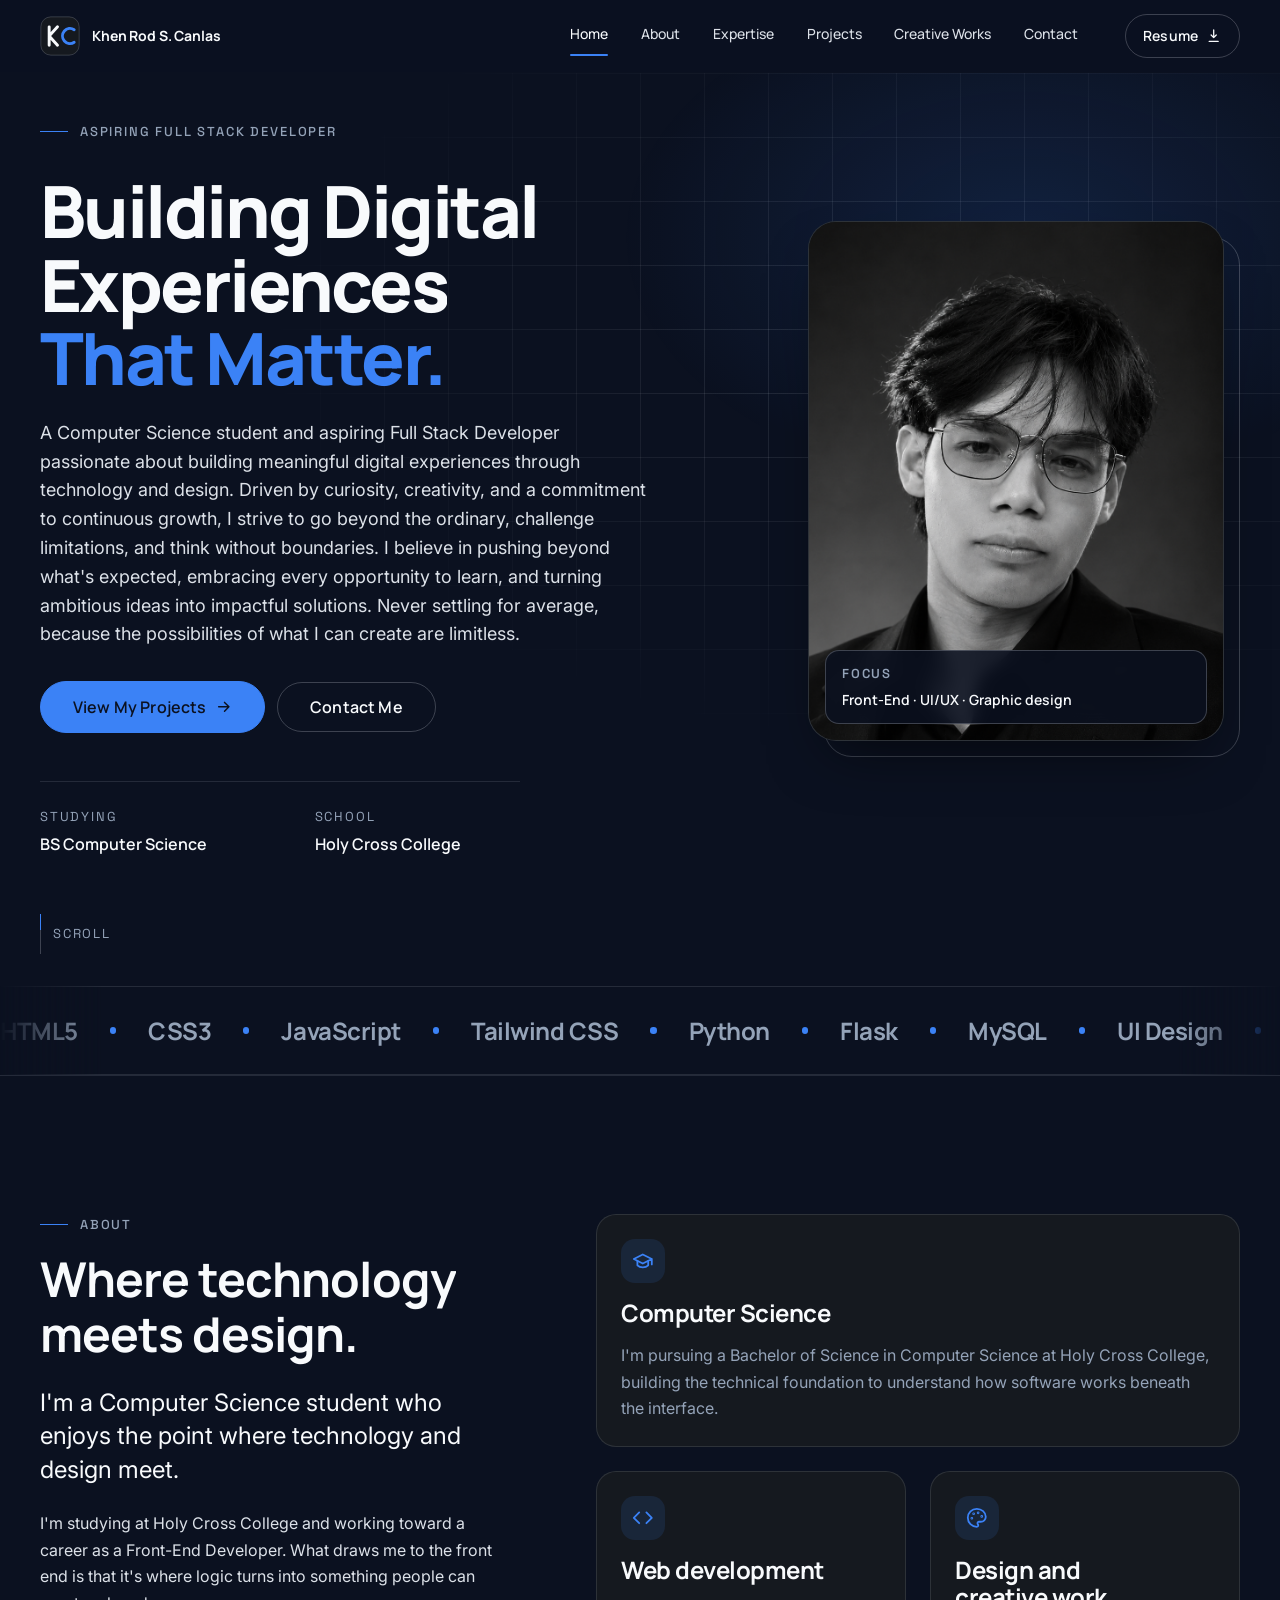
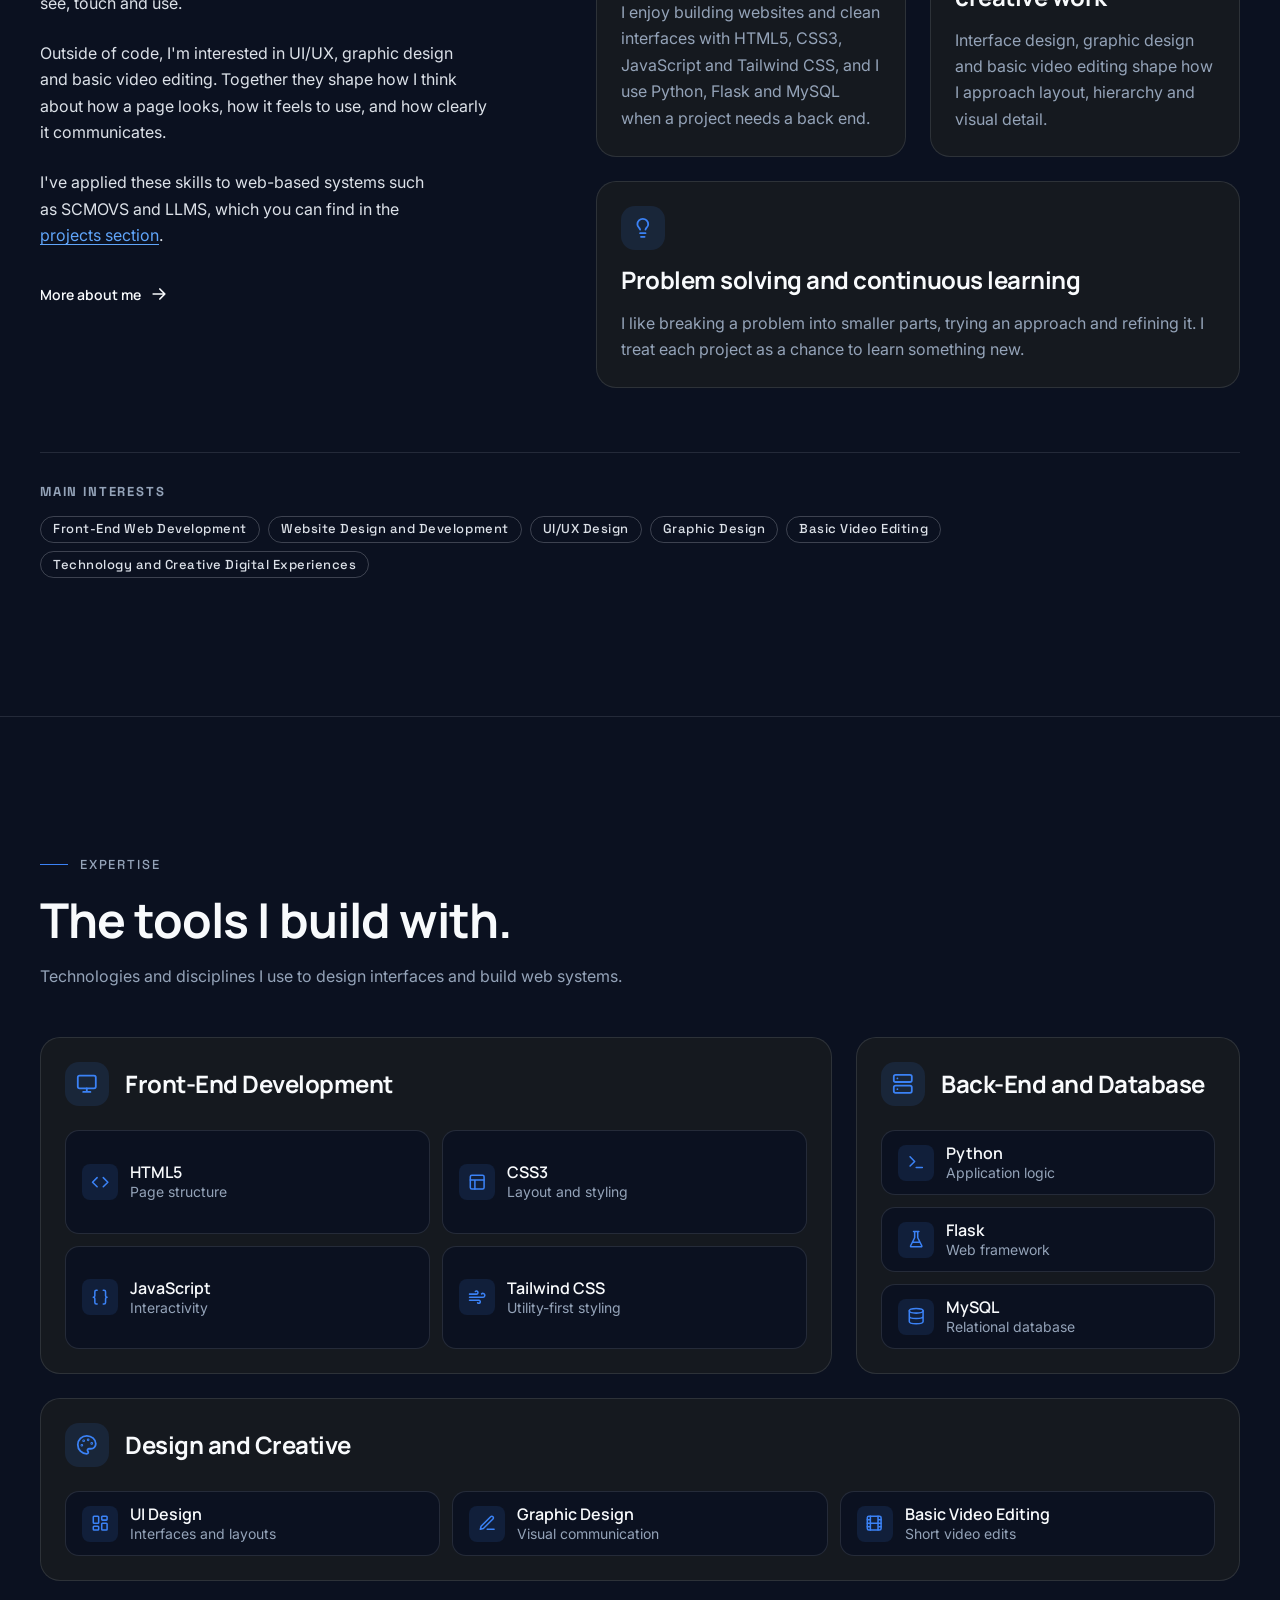
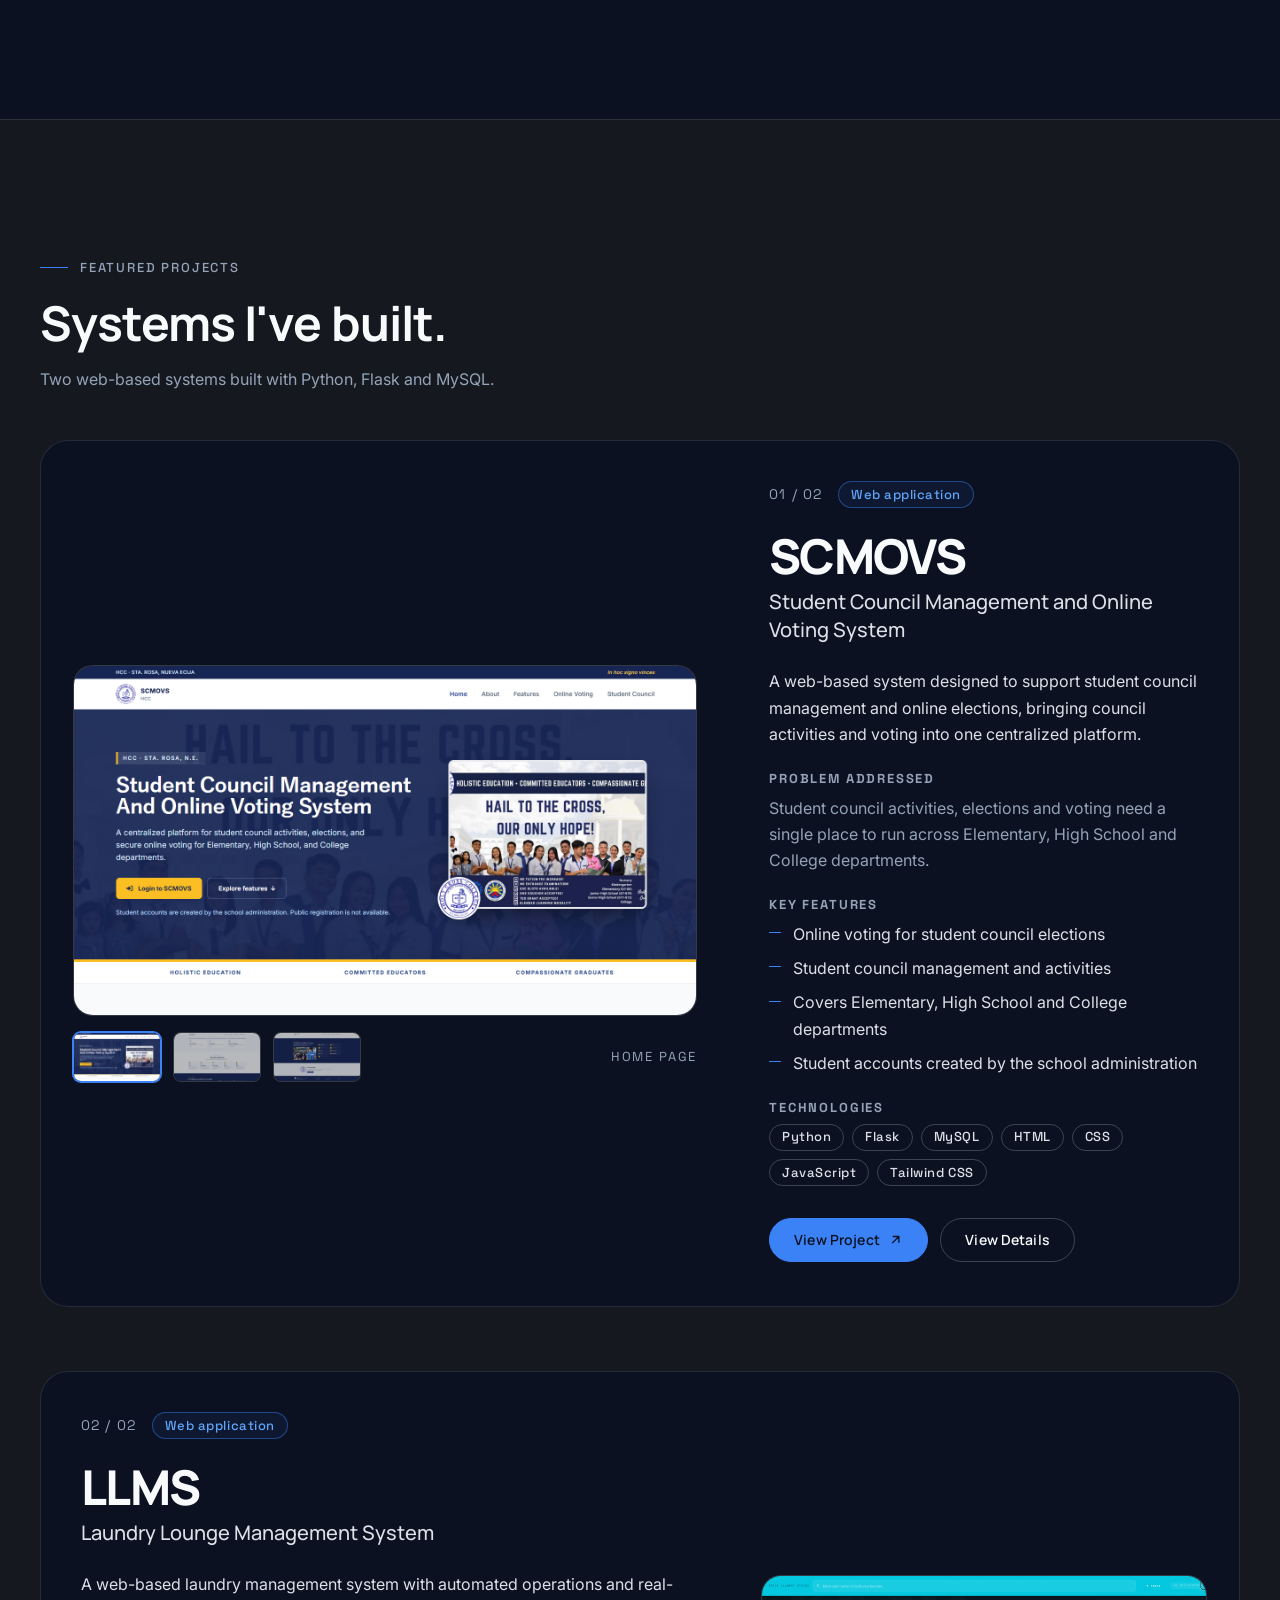
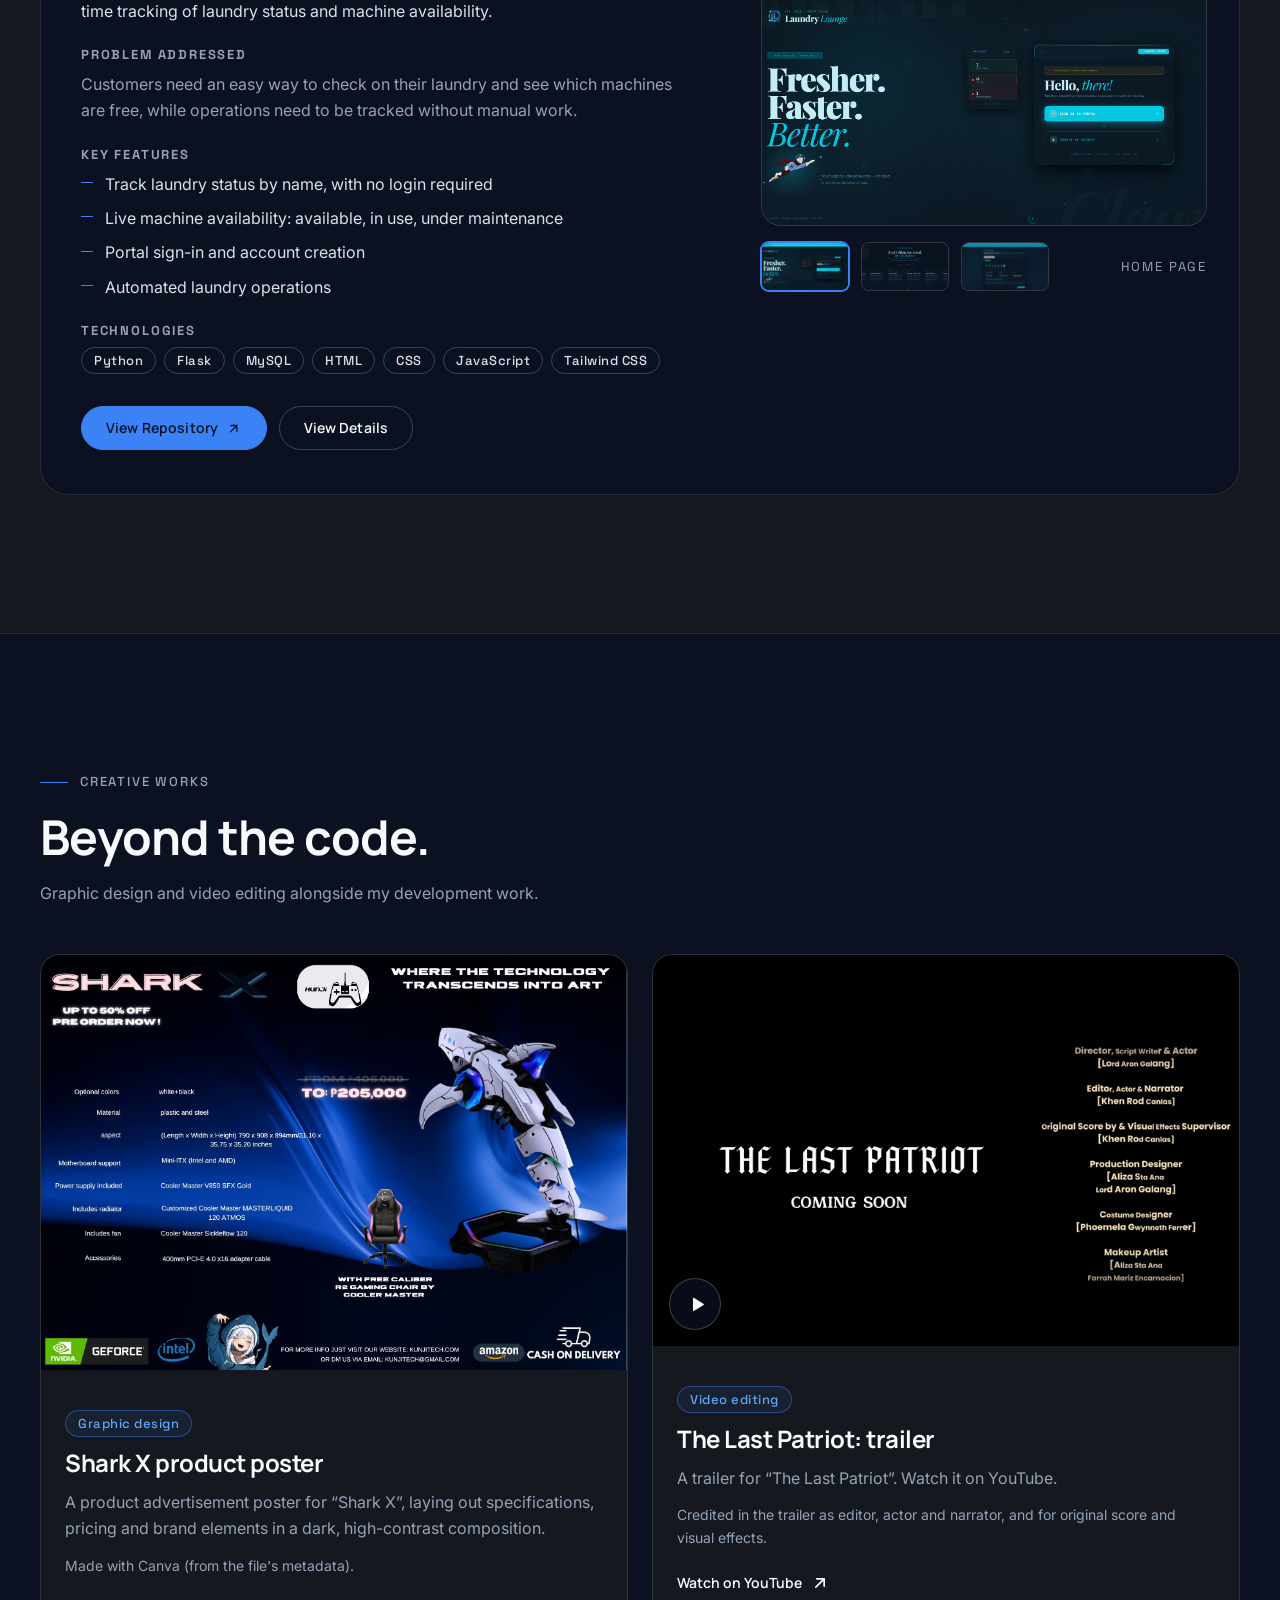
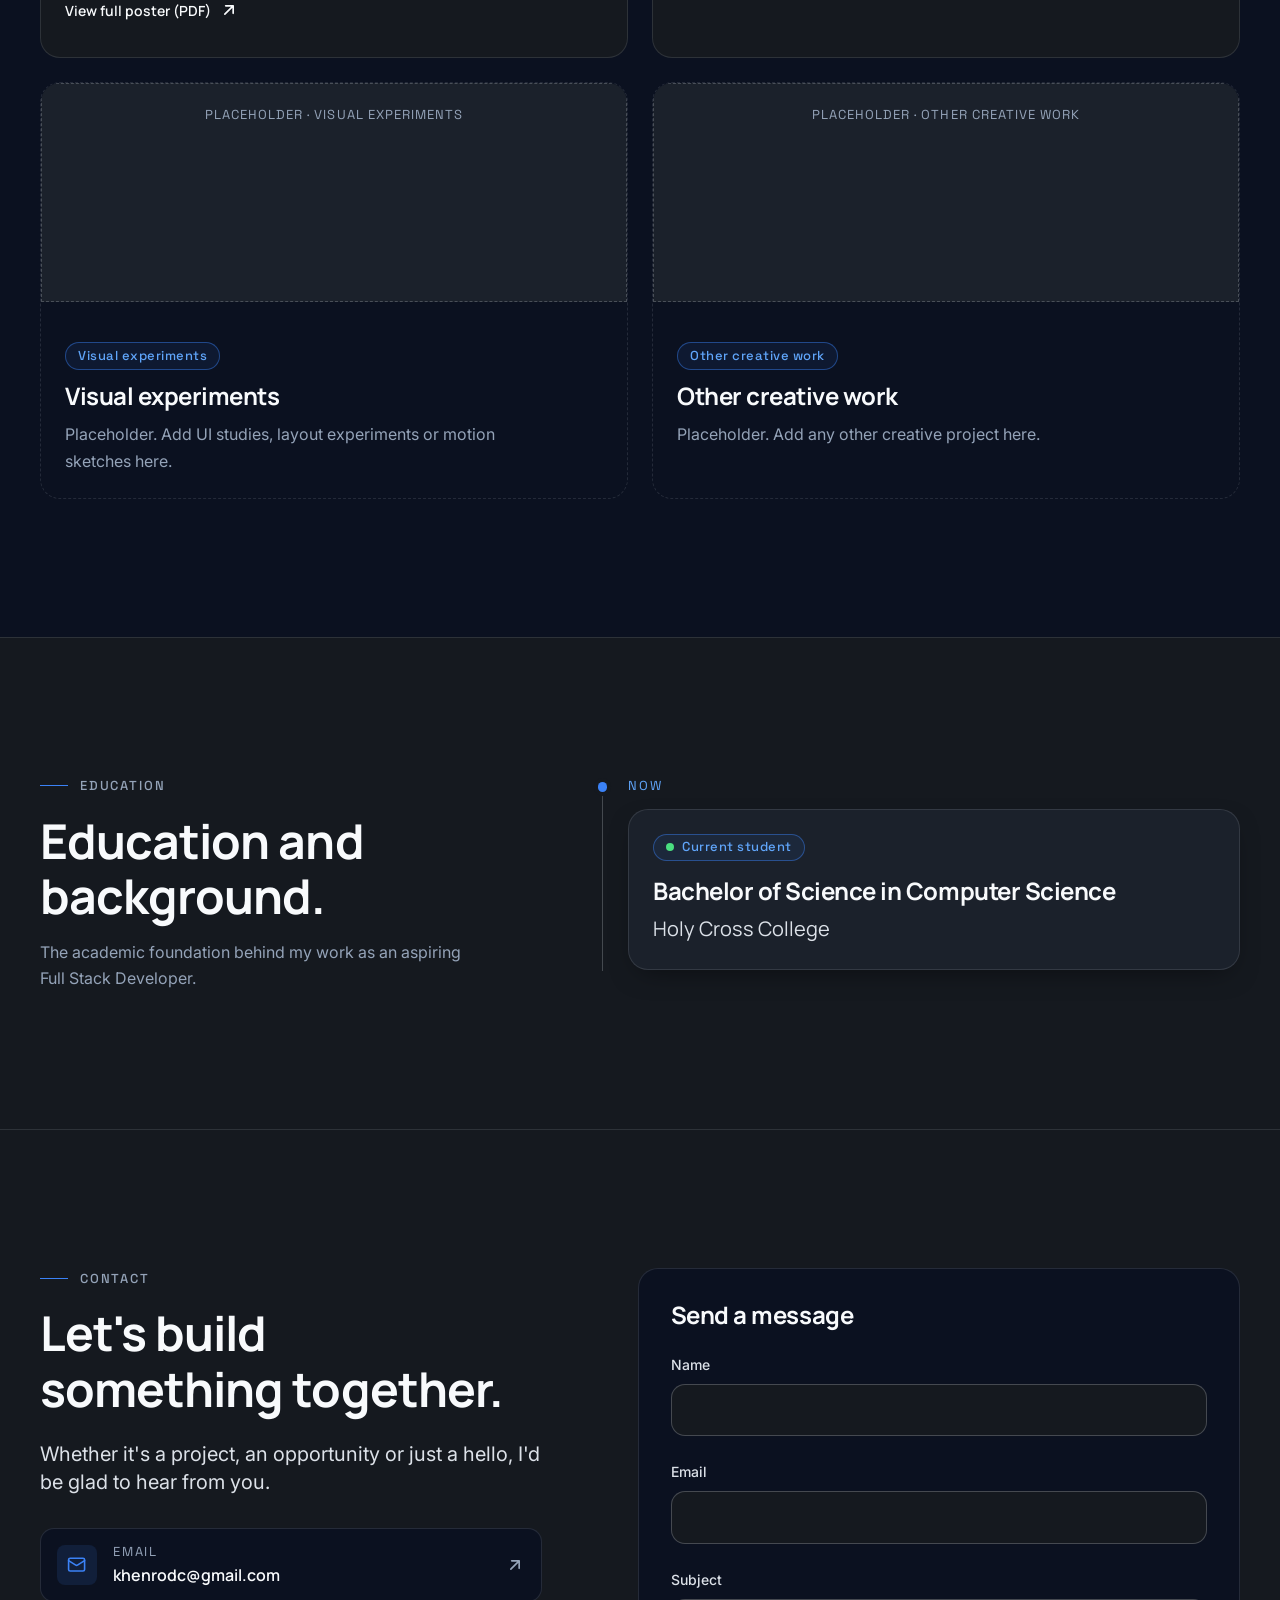
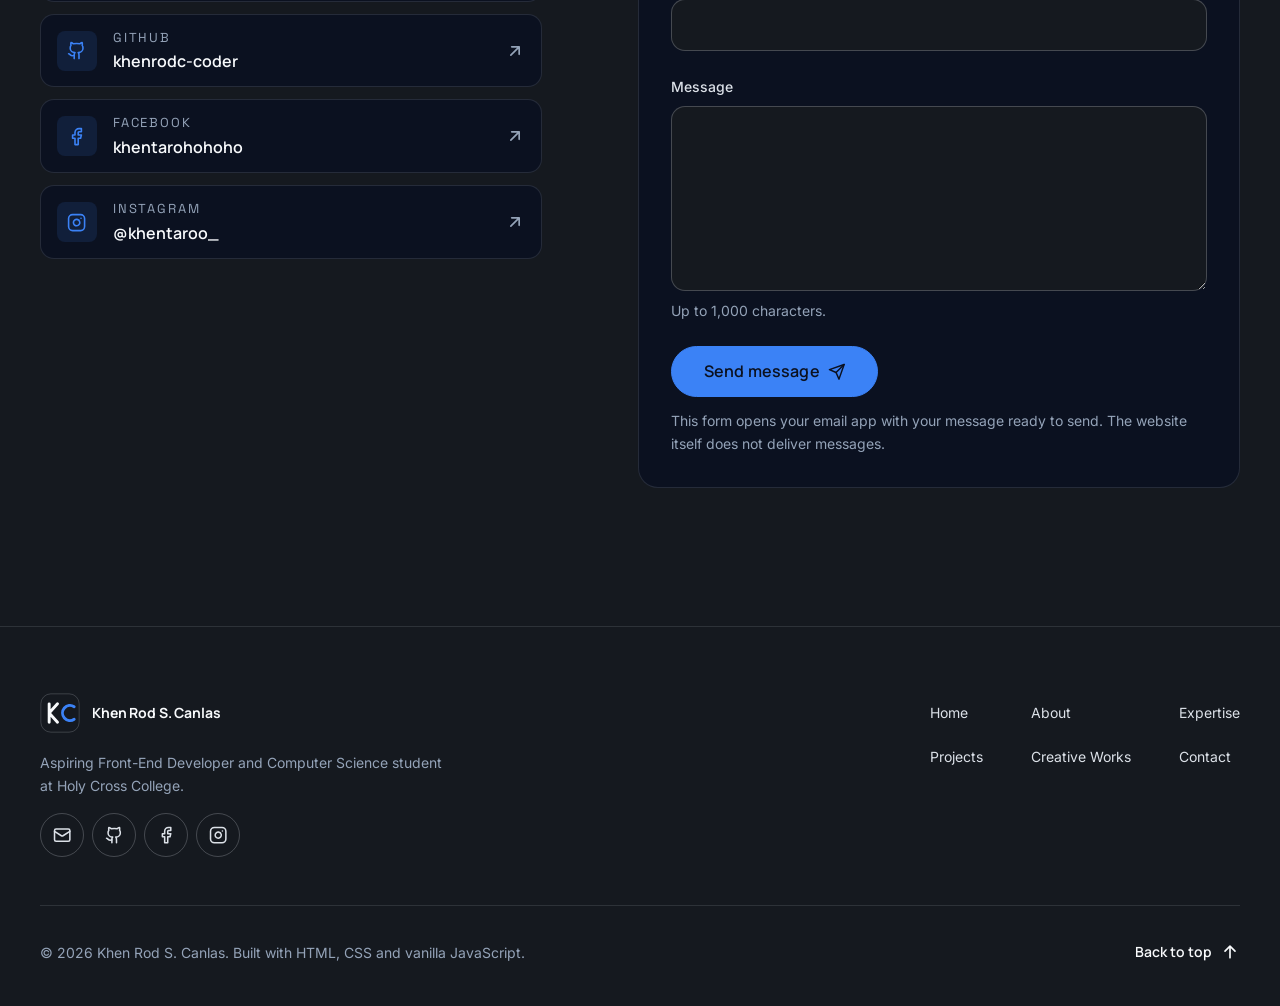
==== index.html @ d87673d4 "Commit Portfolio" ====
<!DOCTYPE html>
<html lang="en">
<head>
  <meta charset="UTF-8">
  <meta name="viewport" content="width=device-width, initial-scale=1">
  <meta name="theme-color" content="#0B1120">
  <title>Khen Rod S. Canlas · Aspiring Full Stack Developer</title>
  <meta name="description" content="Portfolio of Khen Rod S. Canlas, a Computer Science student and aspiring Front-End Developer.">
  <link rel="icon" href="favicon.ico" sizes="any">

  <script>if(!window.matchMedia("(prefers-reduced-motion: reduce)").matches){document.documentElement.classList.add("js-anim");setTimeout(function(){if(!window.__animReady)document.documentElement.classList.remove("js-anim")},4000)}</script>

  <link rel="preconnect" href="https://fonts.googleapis.com">
  <link rel="preconnect" href="https://fonts.gstatic.com" crossorigin>
  <link href="https://fonts.googleapis.com/css2?family=Inter:wght@400;500;600&family=Manrope:wght@500;600;700;800&family=Space+Grotesk:wght@400;500;600&display=swap" rel="stylesheet">

  <link rel="stylesheet" href="css/variables.css">
  <link rel="stylesheet" href="css/style.css">
  <link rel="stylesheet" href="css/responsive.css">
  <link rel="stylesheet" href="css/animations.css">
  <script src="js/contact.js" defer></script>
  <script src="js/navigation.js" defer></script>
  <script src="js/data/skills.js" defer></script>
  <script src="js/data/projects.js" defer></script>
  <script src="js/main.js" defer></script>
  <script src="js/animations.js" defer></script>
</head>
<body id="top" data-page="home" data-root="">
  <a class="skip-link" href="#main">Skip to content</a>

  <header id="site-header">
    <noscript><nav class="noscript-nav" aria-label="Primary"><a href="index.html">Home</a><a href="pages/about.html">About</a><a href="index.html#expertise">Expertise</a><a href="pages/projects.html">Projects</a><a href="index.html#creative-works">Creative Works</a><a href="pages/contact.html">Contact</a></nav></noscript>
  </header>

  <main id="main">
    <section class="hero" id="home" aria-labelledby="hero-title">
      <div class="hero__bg" aria-hidden="true"></div>

      <div class="container container--wide hero__inner">
        <div class="hero__content">
          <p class="eyebrow">Aspiring Full Stack Developer</p>

          <h1 class="display hero__title" id="hero-title">
            Building Digital Experiences <span class="text-accent">That&nbsp;Matter.</span>
          </h1>

          <p class="lead hero__lede">
            A Computer Science student and aspiring Full Stack Developer passionate about building meaningful digital experiences through technology and design. Driven by curiosity, creativity, and a commitment to continuous growth, I strive to go beyond the ordinary, challenge limitations, and think without boundaries. I believe in pushing beyond what's expected, embracing every opportunity to learn, and turning ambitious ideas into impactful solutions. Never settling for average, because the possibilities of what I can create are limitless.
          </p>

          <div class="cluster hero__actions">
            <a class="btn btn--primary btn--lg" href="#projects">
              View My Projects
              <svg class="icon-arrow" viewBox="0 0 24 24" fill="none" stroke="currentColor" stroke-width="2" stroke-linecap="round" stroke-linejoin="round" aria-hidden="true"><path d="M5 12h14M13 6l6 6-6 6"/></svg>
            </a>
            <a class="btn btn--secondary btn--lg" href="#contact">Contact Me</a>
          </div>

          <dl class="hero__facts">
            <div><dt class="stat-label">Studying</dt><dd>BS Computer Science</dd></div>
            <div><dt class="stat-label">School</dt><dd>Holy Cross College</dd></div>
          </dl>
        </div>

        <figure class="hero__visual">
          <span class="hero__outline" aria-hidden="true"></span>
          <div class="hero__frame">
            <!-- PROFILE PHOTO: assets/images/profile.png. To change it, overwrite that file (portrait works best) and update the alt text if you like. -->
            <img src="assets/images/profile.png" width="941" height="1672" alt="Portrait of Khen Rod S. Canlas" fetchpriority="high" decoding="async">
            <figcaption class="hero__badge">
              <span class="stat-label">Focus</span>
              <span>Front-End · UI/UX · Graphic design</span>
            </figcaption>
          </div>
        </figure>
      </div>

      <div class="container container--wide hero__scroll-wrap">
        <a class="hero__scroll" href="#about" aria-label="Scroll to the About section">
          <span class="hero__scroll-line" aria-hidden="true"></span>
          <span class="stat-label">Scroll</span>
        </a>
      </div>
    </section>
    <!-- Skills strip: rendered from js/data/skills.js by js/main.js -->
    <div class="marquee" role="group" aria-label="Technologies and disciplines I work with" data-marquee></div>

    <section class="section section--bordered about" id="about" aria-labelledby="about-title">
      <div class="container container--wide">
        <div class="about__grid">

          <div class="about__story">
            <span class="eyebrow">About</span>
            <h2 id="about-title">Where technology meets design.</h2>
            <p class="lead about__lead">I'm a Computer Science student who enjoys the point where technology and design meet.</p>
            <p class="text-soft">I'm studying at Holy Cross College and working toward a career as a Front-End Developer. What draws me to the front end is that it's where logic turns into something people can see, touch and use.</p>
            <p class="text-soft">Outside of code, I'm interested in UI/UX, graphic design and basic video editing. Together they shape how I think about how a page looks, how it feels to use, and how clearly it communicates.</p>
            <p class="text-soft">I've applied these skills to web-based systems such as SCMOVS and LLMS, which you can find in the <a href="#projects">projects section</a>.</p>
            <a class="link-arrow" href="pages/about.html">More about me
              <svg class="icon" viewBox="0 0 24 24" fill="none" stroke="currentColor" stroke-width="2" stroke-linecap="round" stroke-linejoin="round" aria-hidden="true"><path d="M5 12h14M13 6l6 6-6 6"/></svg>
            </a>
          </div>

          <div class="bento about__cards">
            <article class="card card--interactive span-6">
              <span class="card__icon" aria-hidden="true"><svg viewBox="0 0 24 24" fill="none" stroke="currentColor" stroke-width="2" stroke-linecap="round" stroke-linejoin="round"><path d="M22 10v6M2 10l10-5 10 5-10 5z"/><path d="M6 12v5c3 3 9 3 12 0v-5"/></svg></span>
              <h3 class="card__title">Computer Science</h3>
              <p class="card__body">I'm pursuing a Bachelor of Science in Computer Science at Holy Cross College, building the technical foundation to understand how software works beneath the interface.</p>
            </article>
            <article class="card card--interactive span-3">
              <span class="card__icon" aria-hidden="true"><svg viewBox="0 0 24 24" fill="none" stroke="currentColor" stroke-width="2" stroke-linecap="round" stroke-linejoin="round"><path d="m16 18 6-6-6-6M8 6l-6 6 6 6"/></svg></span>
              <h3 class="card__title">Web development</h3>
              <p class="card__body">I enjoy building websites and clean interfaces with HTML5, CSS3, JavaScript and Tailwind CSS, and I use Python, Flask and MySQL when a project needs a back end.</p>
            </article>
            <article class="card card--interactive span-3">
              <span class="card__icon" aria-hidden="true"><svg viewBox="0 0 24 24" fill="none" stroke="currentColor" stroke-width="2" stroke-linecap="round" stroke-linejoin="round"><circle cx="13.5" cy="6.5" r=".5"/><circle cx="17.5" cy="10.5" r=".5"/><circle cx="8.5" cy="7.5" r=".5"/><circle cx="6.5" cy="12.5" r=".5"/><path d="M12 2C6.5 2 2 6.5 2 12s4.5 10 10 10c.926 0 1.648-.746 1.648-1.688 0-.437-.18-.835-.437-1.125-.29-.289-.438-.652-.438-1.125a1.64 1.64 0 0 1 1.668-1.668h1.996c3.051 0 5.555-2.503 5.555-5.554C21.965 6.012 17.461 2 12 2z"/></svg></span>
              <h3 class="card__title">Design and creative work</h3>
              <p class="card__body">Interface design, graphic design and basic video editing shape how I approach layout, hierarchy and visual detail.</p>
            </article>
            <article class="card card--interactive span-6">
              <span class="card__icon" aria-hidden="true"><svg viewBox="0 0 24 24" fill="none" stroke="currentColor" stroke-width="2" stroke-linecap="round" stroke-linejoin="round"><path d="M15 14c.2-1 .7-1.7 1.5-2.5 1-.9 1.5-2.2 1.5-3.5A6 6 0 0 0 6 8c0 1 .2 2.2 1.5 3.5.7.7 1.3 1.5 1.5 2.5M9 18h6M10 22h4"/></svg></span>
              <h3 class="card__title">Problem solving and continuous learning</h3>
              <p class="card__body">I like breaking a problem into smaller parts, trying an approach and refining it. I treat each project as a chance to learn something new.</p>
            </article>
          </div>
        </div>

        <div class="about__interests">
          <h3 class="stat-label">Main interests</h3>
          <ul class="tag-list" role="list">
            <li class="tag">Front-End Web Development</li>
            <li class="tag">Website Design and Development</li>
            <li class="tag">UI/UX Design</li>
            <li class="tag">Graphic Design</li>
            <li class="tag">Basic Video Editing</li>
            <li class="tag">Technology and Creative Digital Experiences</li>
          </ul>
        </div>
      </div>
    </section>
    <section class="section section--bordered" id="expertise" aria-labelledby="expertise-title">
      <div class="container container--wide">
        <div class="section__head">
          <span class="eyebrow">Expertise</span>
          <h2 id="expertise-title">The tools I build with.</h2>
          <p class="text-muted">Technologies and disciplines I use to design interfaces and build web systems.</p>
        </div>

        <!-- Rendered from js/data/skills.js by js/main.js -->
        <div class="bento skills" data-skills>
          <noscript>
            <p class="text-soft"><strong>Front-End Development:</strong> HTML5, CSS3, JavaScript, Tailwind CSS. <strong>Back-End and Database:</strong> Python, Flask, MySQL. <strong>Design and Creative:</strong> UI Design, Graphic Design, Basic Video Editing.</p>
          </noscript>
        </div>
      </div>
    </section>
    <section class="section section--alt section--bordered" id="projects" aria-labelledby="projects-title">
      <div class="container container--wide">
        <div class="section__head">
          <span class="eyebrow">Featured projects</span>
          <h2 id="projects-title">Systems I've built.</h2>
          <p class="text-muted">Two web-based systems built with Python, Flask and MySQL.</p>
        </div>

        <!-- Rendered from js/data/projects.js by js/main.js -->
        <div class="projects" data-projects>
          <noscript>
            <p class="text-soft"><strong>SCMOVS</strong> (Student Council Management and Online Voting System) and <strong>LLMS</strong> (Laundry Lounge Management System), both built with Python, Flask, MySQL, HTML, CSS, JavaScript and Tailwind CSS. <a href="pages/projects.html">See project details</a>.</p>
          </noscript>
        </div>
      </div>
    </section>
    <section class="section section--bordered" id="creative-works" aria-labelledby="creative-title">
      <div class="container container--wide">
        <div class="section__head">
          <span class="eyebrow">Creative works</span>
          <h2 id="creative-title">Beyond the code.</h2>
          <p class="text-muted">Graphic design and video editing alongside my development work.</p>
        </div>

        <!-- Rendered from js/data/projects.js (window.PORTFOLIO_DATA.creative) by js/main.js -->
        <div class="bento creative" data-creative>
          <noscript>
            <p class="text-soft">Graphic design: <a href="assets/documents/shark-x-poster.pdf">Shark X poster (PDF)</a>. Video editing: <a href="https://youtu.be/njjmYIYRZmg">The Last Patriot trailer on YouTube</a>.</p>
          </noscript>
        </div>
      </div>
    </section>
    <section class="section section--alt section--bordered" id="education" aria-labelledby="education-title">
      <div class="container container--wide">
        <div class="education">
          <div class="education__intro">
            <span class="eyebrow">Education</span>
            <h2 id="education-title">Education and background.</h2>
            <p class="text-muted">The academic foundation behind my work as an aspiring Full Stack Developer.</p>
          </div>

          <!-- To edit: change the text below. Add dates here only when you want them shown. -->
          <ol class="timeline" role="list">
            <li class="timeline__item">
              <span class="timeline__when stat-label">Now</span>
              <article class="card card--raised education__card" aria-labelledby="education-degree">
                <span class="tag tag--accent education__status"><span class="education__dot" aria-hidden="true"></span>Current student</span>
                <h3 class="card__title" id="education-degree">Bachelor of Science in Computer Science</h3>
                <p class="education__school">Holy Cross College</p>
              </article>
            </li>
          </ol>
        </div>
      </div>
    </section>
    <section class="section section--alt section--bordered" id="contact" aria-labelledby="contact-title">
      <div class="container container--wide">
        <div class="contact">
          <div class="contact__intro">
            <span class="eyebrow">Contact</span>
            <h2 id="contact-title">Let's build something together.</h2>
            <p class="lead">Whether it's a project, an opportunity or just a hello, I'd be glad to hear from you.</p>

            <!-- Rendered from js/contact.js (edit your details there) -->
            <ul class="contact-links" role="list" aria-label="Ways to reach me" data-contact-links></ul>
            <noscript>
              <p class="text-soft">Email: <a href="mailto:khenrodc@gmail.com">khenrodc@gmail.com</a>. <a href="https://github.com/khenrodc-coder">GitHub</a>, <a href="https://www.facebook.com/khentarohohoho">Facebook</a>, <a href="https://www.instagram.com/khentaroo_/">Instagram</a>.</p>
            </noscript>
          </div>

          <form class="contact-form card card--raised" data-contact-form novalidate
                action="mailto:khenrodc@gmail.com" method="post" enctype="text/plain" aria-labelledby="form-title">
            <h3 class="card__title" id="form-title">Send a message</h3>

            <div class="field">
              <label class="field__label" for="cf-name">Name</label>
              <input class="field__control" id="cf-name" name="name" type="text" autocomplete="name" required aria-describedby="cf-name-error">
              <span class="field__error" id="cf-name-error"></span>
            </div>

            <div class="field">
              <label class="field__label" for="cf-email">Email</label>
              <input class="field__control" id="cf-email" name="email" type="email" autocomplete="email" inputmode="email" required aria-describedby="cf-email-error">
              <span class="field__error" id="cf-email-error"></span>
            </div>

            <div class="field">
              <label class="field__label" for="cf-subject">Subject</label>
              <input class="field__control" id="cf-subject" name="subject" type="text" autocomplete="off" required aria-describedby="cf-subject-error">
              <span class="field__error" id="cf-subject-error"></span>
            </div>

            <div class="field">
              <label class="field__label" for="cf-message">Message</label>
              <textarea class="field__control" id="cf-message" name="message" rows="6" maxlength="1000" required aria-describedby="cf-message-hint cf-message-error"></textarea>
              <span class="field__hint" id="cf-message-hint">Up to 1,000 characters.</span>
              <span class="field__error" id="cf-message-error"></span>
            </div>

            <!-- Spam trap for when a form service is connected: real visitors never see this -->
            <div class="hp" aria-hidden="true">
              <label>Company <input type="text" name="company" tabindex="-1" autocomplete="off"></label>
            </div>

            <div class="form-status" data-form-status role="status" aria-live="polite" hidden></div>

            <div class="contact-form__actions">
              <button class="btn btn--primary btn--lg" type="submit">
                Send message
                <svg class="icon" viewBox="0 0 24 24" fill="none" stroke="currentColor" stroke-width="2" stroke-linecap="round" stroke-linejoin="round" aria-hidden="true"><path d="m22 2-7 20-4-9-9-4Z"/><path d="M22 2 11 13"/></svg>
              </button>
              <p class="field__hint" data-mode-note>This form opens your email app with your message ready to send. The website itself does not deliver messages.</p>
            </div>
          </form>
        </div>
      </div>
    </section>
  </main>

  <footer id="site-footer"></footer>
</body>
</html>
---- css/variables.css ----
/* ==========================================================================
   variables.css — Design tokens (single source of truth)
   Brand palette is from the project brief. Anything marked "derived" was
   added only to satisfy contrast (WCAG AA) or to give surfaces depth.
   Load this file BEFORE style.css.
   ========================================================================== */

:root {
  /* ---- Brand palette (from brief) ------------------------------------- */
  --navy-950: #0B1120;      /* Midnight Navy */
  --charcoal-900: #15191F;  /* Charcoal */
  --white-50: #F8FAFC;      /* Soft White */
  --blue-500: #3B82F6;      /* Electric Blue */
  --slate-500: #64748B;     /* Slate */
  --silver-200: #DCE1E8;    /* Silver */

  /* ---- Derived tints (contrast-driven) -------------------------------- */
  --slate-400: #94A3B8;     /* muted text on dark: 7.3:1 on navy (brand slate is only 3.96:1) */
  --blue-400: #60A5FA;      /* hover/links on dark: 7.4:1 on navy */
  --blue-600: #2563EB;      /* accent on light surfaces: 4.9:1 on soft white */
  --charcoal-800: #1B212B;  /* elevated surface above charcoal */
  --error-400: #F87171;     /* functional: form errors */
  --success-400: #4ADE80;   /* functional: form success */

  /* ---- Semantic tokens: DARK (default) -------------------------------- */
  --color-bg: var(--navy-950);
  --color-surface: var(--charcoal-900);
  --color-surface-raised: var(--charcoal-800);
  --color-text: var(--white-50);
  --color-text-soft: var(--silver-200);
  --color-text-muted: var(--slate-400);
  --color-border: rgba(220, 225, 232, 0.12);
  --color-border-strong: rgba(220, 225, 232, 0.24);
  --color-accent: var(--blue-500);
  --color-accent-hover: var(--blue-400);
  --color-on-accent: var(--navy-950);   /* navy on blue = 5.1:1 (white on blue is only 3.5:1) */
  --color-link: var(--blue-400);
  --color-focus: var(--blue-400);
  --color-error: var(--error-400);
  --color-success: var(--success-400);
  --color-decor: var(--slate-500);      /* decorative only: borders, rules, large icons */

  /* ---- Typography ------------------------------------------------------ */
  --font-display: "Manrope", "Inter", system-ui, -apple-system, "Segoe UI", Roboto, sans-serif;
  --font-body: "Inter", system-ui, -apple-system, "Segoe UI", Roboto, sans-serif;
  --font-accent: "Space Grotesk", "Inter", system-ui, sans-serif;  /* eyebrows, labels, numerals */

  --text-xs: 0.8125rem;   /* 13px: uppercase labels only */
  --text-sm: 0.875rem;    /* 14px */
  --text-base: 1rem;      /* 16px body */
  --text-lg: clamp(1.125rem, 1.07rem + 0.3vw, 1.25rem);
  --text-xl: clamp(1.25rem, 1.15rem + 0.5vw, 1.5rem);
  --text-2xl: clamp(1.5rem, 1.25rem + 1.2vw, 2rem);
  --text-3xl: clamp(1.875rem, 1.4rem + 2.2vw, 3rem);
  --text-4xl: clamp(2.25rem, 1.5rem + 3.6vw, 4.25rem);
  --text-display: clamp(2.5rem, 1.2rem + 6.6vw, 6.5rem);

  --leading-display: 1.02;
  --leading-heading: 1.15;
  --leading-snug: 1.4;
  --leading-body: 1.65;

  --tracking-display: -0.035em;
  --tracking-heading: -0.02em;
  --tracking-label: 0.14em;

  --weight-regular: 400;
  --weight-medium: 500;
  --weight-semibold: 600;
  --weight-bold: 700;
  --weight-extrabold: 800;

  /* ---- Spacing scale (4px base) --------------------------------------- */
  --space-1: 0.25rem;
  --space-2: 0.5rem;
  --space-3: 0.75rem;
  --space-4: 1rem;
  --space-5: 1.5rem;
  --space-6: 2rem;
  --space-7: 3rem;
  --space-8: 4rem;
  --space-9: 6rem;
  --space-10: 8rem;
  --section-y: clamp(4.5rem, 3rem + 7vw, 9rem);  /* vertical rhythm between sections */

  /* ---- Layout ---------------------------------------------------------- */
  --container-narrow: 46rem;   /* reading width */
  --container-default: 72rem;
  --container-wide: 82rem;
  --gutter: clamp(1.25rem, 0.6rem + 3vw, 2.5rem);
  --nav-height: 4.5rem;

  /* ---- Shape ----------------------------------------------------------- */
  --radius-sm: 0.5rem;
  --radius-md: 0.875rem;
  --radius-lg: 1.25rem;
  --radius-xl: 1.75rem;
  --radius-pill: 999px;
  --border-width: 1px;

  /* ---- Elevation (restrained: no glows) ------------------------------- */
  --shadow-sm: 0 1px 2px rgba(0, 0, 0, 0.35);
  --shadow-md: 0 10px 28px -12px rgba(0, 0, 0, 0.55);
  --shadow-lg: 0 28px 60px -24px rgba(0, 0, 0, 0.65);

  /* ---- Motion ---------------------------------------------------------- */
  --dur-fast: 150ms;
  --dur-base: 250ms;
  --dur-slow: 500ms;
  --dur-reveal: 700ms;
  --ease-out: cubic-bezier(0.22, 1, 0.36, 1);
  --ease-in-out: cubic-bezier(0.65, 0, 0.35, 1);

  /* ---- Stacking -------------------------------------------------------- */
  --z-raised: 10;
  --z-nav: 100;
  --z-overlay: 200;
  --z-modal: 300;

  /* ---- Touch ----------------------------------------------------------- */
  --tap-min: 2.75rem;  /* 44px minimum interactive target */

  /* Breakpoints (reference only; CSS variables can't be used in @media):
     sm 30em (480px) · md 48em (768px) · lg 64em (1024px) · xl 80em (1280px) · 2xl 100em (1600px) */

  color-scheme: dark;
}

/* ---- Light surface theme: apply with class="theme-light" on a section ---- */
.theme-light {
  --color-bg: var(--white-50);
  --color-surface: #FFFFFF;
  --color-surface-raised: #FFFFFF;
  --color-text: var(--navy-950);
  --color-text-soft: #334155;
  --color-text-muted: #556274;         /* derived: 5.7:1 on soft white */
  --color-border: rgba(11, 17, 32, 0.12);
  --color-border-strong: rgba(11, 17, 32, 0.28);
  --color-accent: var(--blue-600);
  --color-accent-hover: #1D4ED8;
  --color-on-accent: #FFFFFF;
  --color-link: var(--blue-600);
  --color-focus: var(--blue-600);
  --color-error: #B91C1C;
  --color-success: #15803D;
  --color-decor: var(--slate-500);
  --shadow-md: 0 10px 28px -12px rgba(11, 17, 32, 0.18);
  --shadow-lg: 0 28px 60px -24px rgba(11, 17, 32, 0.25);
  color-scheme: light;
  background: var(--color-bg);
  color: var(--color-text);
}
---- css/style.css ----
/* ==========================================================================
   style.css — Global styles, typography, layout primitives, components
   Requires variables.css to be loaded first. Mobile-first.
   Page-specific section styles are added in later phases below the
   "SECTIONS" marker at the bottom of this file.
   ========================================================================== */

/* ---------- 1. Reset & base ------------------------------------------- */
*, *::before, *::after { box-sizing: border-box; }

html {
  -webkit-text-size-adjust: 100%;
  text-size-adjust: 100%;
  scroll-behavior: smooth;
  scroll-padding-top: calc(var(--nav-height) + var(--space-4));
}

body {
  margin: 0;
  min-height: 100vh;
  background: var(--color-bg);
  color: var(--color-text);
  font-family: var(--font-body);
  font-size: var(--text-base);
  line-height: var(--leading-body);
  font-weight: var(--weight-regular);
  -webkit-font-smoothing: antialiased;
  -moz-osx-font-smoothing: grayscale;
  overflow-x: clip;               /* guard against accidental horizontal scroll */
}

img, picture, svg, video { display: block; max-width: 100%; height: auto; }
button, input, textarea, select { font: inherit; color: inherit; }
button { cursor: pointer; }
a { color: var(--color-link); text-decoration-thickness: 1px; text-underline-offset: 0.2em; }
a:hover { color: var(--color-accent-hover); }
ul[role="list"], ol[role="list"] { list-style: none; margin: 0; padding: 0; }
hr { border: 0; border-top: var(--border-width) solid var(--color-border); margin: var(--space-6) 0; }
::selection { background: var(--color-accent); color: var(--color-on-accent); }

/* Focus: always visible for keyboard users */
:focus-visible {
  outline: 2px solid var(--color-focus);
  outline-offset: 3px;
  border-radius: var(--radius-sm);
}
:focus:not(:focus-visible) { outline: none; }

/* ---------- 2. Accessibility helpers ---------------------------------- */
.sr-only {
  position: absolute; width: 1px; height: 1px; padding: 0; margin: -1px;
  overflow: hidden; clip: rect(0, 0, 0, 0); white-space: nowrap; border: 0;
}
.skip-link {
  position: absolute; left: var(--space-4); top: -4rem; z-index: var(--z-modal);
  padding: var(--space-3) var(--space-5);
  background: var(--color-accent); color: var(--color-on-accent);
  border-radius: var(--radius-sm); font-weight: var(--weight-semibold);
  transition: top var(--dur-fast) var(--ease-out);
}
.skip-link:focus { top: var(--space-4); color: var(--color-on-accent); }

/* Minimal reduced-motion safety net (animations.css refines this in Phase 12) */
@media (prefers-reduced-motion: reduce) {
  html { scroll-behavior: auto; }
  *, *::before, *::after {
    animation-duration: 0.01ms !important;
    animation-iteration-count: 1 !important;
    transition-duration: 0.01ms !important;
  }
}

/* ---------- 3. Typography --------------------------------------------- */
h1, h2, h3, h4 {
  margin: 0;
  font-family: var(--font-display);
  font-weight: var(--weight-bold);
  line-height: var(--leading-heading);
  letter-spacing: var(--tracking-heading);
  text-wrap: balance;
}
p { margin: 0; text-wrap: pretty; }

.display { font-size: var(--text-display); font-weight: var(--weight-extrabold); line-height: var(--leading-display); letter-spacing: var(--tracking-display); }
.h1 { font-size: var(--text-4xl); }
.h2 { font-size: var(--text-3xl); }
.h3 { font-size: var(--text-2xl); }
.h4 { font-size: var(--text-xl); }
h1 { font-size: var(--text-4xl); }
h2 { font-size: var(--text-3xl); }
h3 { font-size: var(--text-2xl); }
h4 { font-size: var(--text-xl); }

.lead { font-size: var(--text-lg); line-height: var(--leading-snug); color: var(--color-text-soft); max-width: 40rem; }
.text-muted { color: var(--color-text-muted); }
.text-soft { color: var(--color-text-soft); }
.text-sm { font-size: var(--text-sm); }
.text-accent { color: var(--color-accent); }
.measure { max-width: 65ch; }

/* Eyebrow / section label */
.eyebrow {
  display: inline-flex; align-items: center; gap: var(--space-3);
  font-family: var(--font-accent); font-size: var(--text-xs); font-weight: var(--weight-medium);
  letter-spacing: var(--tracking-label); text-transform: uppercase;
  color: var(--color-text-muted);
}
.eyebrow::before { content: ""; width: 1.75rem; height: 1px; background: var(--color-accent); }

/* Section index number, e.g. "01" */
.index-num { font-family: var(--font-accent); font-size: var(--text-sm); color: var(--color-text-muted); letter-spacing: 0.08em; }

/* ---------- 4. Layout primitives -------------------------------------- */
.container { width: 100%; max-width: var(--container-default); margin-inline: auto; padding-inline: var(--gutter); }
.container--wide { max-width: var(--container-wide); }
.container--narrow { max-width: var(--container-narrow); }

.section { padding-block: var(--section-y); position: relative; }
.section--alt { background: var(--color-surface); }
.section--bordered { border-top: var(--border-width) solid var(--color-border); }
.section__head { display: grid; gap: var(--space-4); margin-bottom: var(--space-7); max-width: 46rem; }

.stack { display: grid; gap: var(--space-4); }
.stack--lg { gap: var(--space-6); }
.cluster { display: flex; flex-wrap: wrap; align-items: center; gap: var(--space-3); }
.grid { display: grid; gap: var(--space-5); }

/* Bento grid: 1 column on mobile, 6-col composition from tablet up */
.bento { display: grid; gap: var(--space-4); grid-template-columns: 1fr; }
@media (min-width: 48em) {
  .bento { grid-template-columns: repeat(6, 1fr); gap: var(--space-5); }
  .bento > .span-2 { grid-column: span 2; }
  .bento > .span-3 { grid-column: span 3; }
  .bento > .span-4 { grid-column: span 4; }
  .bento > .span-6 { grid-column: span 6; }
  .bento > .row-2 { grid-row: span 2; }
}

/* ---------- 5. Buttons ------------------------------------------------- */
.btn {
  --btn-bg: transparent; --btn-fg: var(--color-text); --btn-bd: var(--color-border-strong);
  display: inline-flex; align-items: center; justify-content: center; gap: var(--space-2);
  min-height: var(--tap-min); padding: 0.7rem 1.5rem;
  background: var(--btn-bg); color: var(--btn-fg);
  border: var(--border-width) solid var(--btn-bd); border-radius: var(--radius-pill);
  font-family: var(--font-display); font-size: var(--text-sm); font-weight: var(--weight-semibold);
  letter-spacing: 0.01em; line-height: 1; text-decoration: none; white-space: nowrap;
  transition: background-color var(--dur-base) var(--ease-out), color var(--dur-base) var(--ease-out),
              border-color var(--dur-base) var(--ease-out), transform var(--dur-base) var(--ease-out);
}
.btn:hover { transform: translateY(-1px); color: var(--btn-fg); }
.btn:active { transform: translateY(0); }
.btn svg { width: 1.1em; height: 1.1em; flex: none; transition: transform var(--dur-base) var(--ease-out); }
.btn:hover svg.icon-arrow { transform: translateX(3px); }

.btn--primary { --btn-bg: var(--color-accent); --btn-fg: var(--color-on-accent); --btn-bd: var(--color-accent); }
.btn--primary:hover { --btn-bg: var(--color-accent-hover); --btn-bd: var(--color-accent-hover); }
.btn--secondary:hover { --btn-bd: var(--color-text); background: rgba(127, 140, 160, 0.12); }
.btn--ghost { --btn-bd: transparent; padding-inline: var(--space-4); }
.btn--ghost:hover { background: rgba(127, 140, 160, 0.14); }
.btn--sm { min-height: var(--tap-min); padding: 0.55rem 1.1rem; }   /* keeps 44px target */
.btn--lg { padding: 1rem 2rem; font-size: var(--text-base); }
.btn[disabled], .btn[aria-disabled="true"] { opacity: 0.5; cursor: not-allowed; transform: none; pointer-events: none; }

/* Text link with arrow */
.link-arrow {
  display: inline-flex; align-items: center; gap: var(--space-2);
  min-height: var(--tap-min);
  font-family: var(--font-display); font-weight: var(--weight-semibold); font-size: var(--text-sm);
  color: var(--color-text); text-decoration: none;
  border-bottom: 1px solid transparent;
  transition: color var(--dur-base) var(--ease-out), gap var(--dur-base) var(--ease-out);
}
.link-arrow:hover { color: var(--color-accent-hover); gap: var(--space-3); }
.link-arrow svg { width: 1.25rem; height: 1.25rem; flex: none; }

/* ---------- 6. Cards & surfaces --------------------------------------- */
.card {
  position: relative; display: flex; flex-direction: column; gap: var(--space-4);
  padding: var(--space-5);
  background: var(--color-surface);
  border: var(--border-width) solid var(--color-border);
  border-radius: var(--radius-lg);
  transition: border-color var(--dur-base) var(--ease-out), transform var(--dur-base) var(--ease-out),
              box-shadow var(--dur-base) var(--ease-out);
}
.card--raised { background: var(--color-surface-raised); box-shadow: var(--shadow-md); }
.card--interactive:hover { border-color: var(--color-border-strong); transform: translateY(-3px); box-shadow: var(--shadow-md); }
.card--flush { padding: 0; overflow: hidden; }
.card__title { font-size: var(--text-xl); }
.card__body { color: var(--color-text-muted); font-size: var(--text-base); }
.card__icon {
  display: grid; place-items: center; width: 2.75rem; height: 2.75rem;
  border-radius: var(--radius-md); background: rgba(59, 130, 246, 0.12); color: var(--color-accent);
}
.card__icon svg { width: 1.35rem; height: 1.35rem; }

/* Media frame: reserved aspect ratio prevents layout shift */
.media { position: relative; overflow: hidden; background: var(--color-surface-raised); aspect-ratio: 16 / 10; }
.media--square { aspect-ratio: 1 / 1; }
.media--portrait { aspect-ratio: 4 / 5; }
.media > img, .media > video { width: 100%; height: 100%; object-fit: cover; }

/* Clearly-labelled placeholder for assets that have not been supplied yet.
   Usage: <div class="media placeholder" data-label="SCMOVS thumbnail"></div> */
.placeholder {
  display: grid; place-items: center; text-align: center; padding: var(--space-4);
  color: var(--color-text-muted); border: 1px dashed var(--color-border-strong);
  background:
    repeating-linear-gradient(135deg, transparent 0 14px, rgba(127, 140, 160, 0.07) 14px 15px),
    var(--color-surface-raised);
}
.placeholder::after {
  content: "Placeholder · " attr(data-label);
  font-family: var(--font-accent); font-size: var(--text-xs);
  letter-spacing: 0.08em; text-transform: uppercase;
}

/* ---------- 7. Tags / chips ------------------------------------------- */
.tag {
  display: inline-flex; align-items: center; gap: var(--space-2);
  padding: 0.3rem 0.75rem;
  font-family: var(--font-accent); font-size: var(--text-xs); font-weight: var(--weight-medium);
  letter-spacing: 0.04em; line-height: 1.2;
  color: var(--color-text-soft);
  border: var(--border-width) solid var(--color-border-strong); border-radius: var(--radius-pill);
  white-space: nowrap;
}
/* Long tags may wrap on very narrow screens instead of overflowing */
@media (max-width: 30em) { .tag { white-space: normal; border-radius: var(--radius-md); } }
.tag--accent { color: var(--color-accent-hover); border-color: rgba(59, 130, 246, 0.45); background: rgba(59, 130, 246, 0.08); }
.tag-list { display: flex; flex-wrap: wrap; gap: var(--space-2); padding: 0; margin: 0; list-style: none; }

/* ---------- 8. Forms --------------------------------------------------- */
.field { display: grid; gap: var(--space-2); }
.field__label { font-size: var(--text-sm); font-weight: var(--weight-medium); color: var(--color-text-soft); }
.field__control {
  width: 100%; min-height: var(--tap-min); padding: 0.75rem 1rem;
  background: var(--color-surface); color: var(--color-text);
  border: var(--border-width) solid var(--color-border-strong); border-radius: var(--radius-md);
  transition: border-color var(--dur-fast) var(--ease-out), background-color var(--dur-fast) var(--ease-out);
}
textarea.field__control { min-height: 9rem; resize: vertical; }
.field__control::placeholder { color: var(--color-text-muted); opacity: 0.8; }
.field__control:hover { border-color: var(--color-text-muted); }
.field__control:focus-visible { outline: 2px solid var(--color-focus); outline-offset: 2px; border-color: var(--color-focus); }
.field__hint { font-size: var(--text-sm); color: var(--color-text-muted); }
.field__error { font-size: var(--text-sm); color: var(--color-error); display: none; }
.field[data-invalid="true"] .field__control { border-color: var(--color-error); }
.field[data-invalid="true"] .field__error { display: block; }
.form-status { padding: var(--space-4); border-radius: var(--radius-md); border: var(--border-width) solid var(--color-border-strong); font-size: var(--text-sm); }
.form-status[data-state="error"] { border-color: var(--color-error); color: var(--color-error); }
.form-status[data-state="info"] { border-color: var(--color-accent); color: var(--color-text-soft); }
.form-status[data-state="success"] { border-color: var(--color-success); color: var(--color-success); }

/* ---------- 9. Misc components ---------------------------------------- */
.rule { height: 1px; background: var(--color-border); border: 0; margin: 0; }
.icon { width: 1.25rem; height: 1.25rem; flex: none; }
.stat-label { font-family: var(--font-accent); font-size: var(--text-xs); letter-spacing: var(--tracking-label); text-transform: uppercase; color: var(--color-text-muted); }

/* ==========================================================================
   SECTIONS — page/section-specific styles are appended here in Phases 3–11
   ========================================================================== */

/* ---------- Phase 3: Header, navigation, footer ----------------------- */
.site-header {
  position: sticky; top: 0; z-index: var(--z-nav);
  min-height: var(--nav-height);                    /* reserved space: no layout shift when JS renders */
  border-bottom: var(--border-width) solid transparent;
  transition: border-color var(--dur-base) var(--ease-out);
}
/* Backdrop lives on a pseudo-element: a filter on the header itself would
   trap the fixed mobile menu inside the header's box. */
.site-header::before {
  content: ""; position: absolute; inset: 0; z-index: -1;
  background: rgba(11, 17, 32, 0.88);
  -webkit-backdrop-filter: blur(10px); backdrop-filter: blur(10px);
}
.site-header.is-scrolled, .site-header.is-open { border-bottom-color: var(--color-border); }

.site-header__inner {
  display: flex; align-items: center; justify-content: space-between; gap: var(--space-4);
  height: var(--nav-height);
}

/* Brand */
.brand { display: inline-flex; align-items: center; gap: var(--space-3); min-height: var(--tap-min); color: var(--color-text); text-decoration: none; }
.brand:hover { color: var(--color-text); }
.brand__mark { width: 2.5rem; height: 2.5rem; flex: none; transition: transform var(--dur-base) var(--ease-out); }
.brand:hover .brand__mark { transform: rotate(-4deg); }
.brand__name { display: none; font-family: var(--font-display); font-weight: var(--weight-bold); font-size: var(--text-sm); letter-spacing: -0.01em; white-space: nowrap; }
@media (min-width: 30em) { .brand__name { display: inline; } }

/* Mobile menu toggle */
.nav-toggle {
  display: inline-grid; place-items: center; width: var(--tap-min); height: var(--tap-min);
  padding: 0; background: transparent; border: var(--border-width) solid var(--color-border-strong);
  border-radius: var(--radius-pill); color: var(--color-text);
  transition: border-color var(--dur-base) var(--ease-out);
}
.nav-toggle:hover { border-color: var(--color-text); }
.nav-toggle__bars { display: grid; gap: 5px; width: 1.1rem; }
.nav-toggle__bars span { display: block; height: 2px; background: currentColor; border-radius: 2px; transition: transform var(--dur-base) var(--ease-out), opacity var(--dur-fast) linear; }
.is-open .nav-toggle__bars span:nth-child(1) { transform: translateY(7px) rotate(45deg); }
.is-open .nav-toggle__bars span:nth-child(2) { opacity: 0; }
.is-open .nav-toggle__bars span:nth-child(3) { transform: translateY(-7px) rotate(-45deg); }

/* Menu panel — mobile: full-screen sheet under the header */
.site-menu {
  position: fixed; inset: var(--nav-height) 0 0 0; z-index: var(--z-overlay);
  display: flex; flex-direction: column; gap: var(--space-6);
  padding: var(--space-5) var(--gutter) calc(var(--space-6) + env(safe-area-inset-bottom, 0px));
  background: var(--color-bg); overflow-y: auto; overscroll-behavior: contain;
  visibility: hidden; opacity: 0; transform: translateY(-0.5rem);
  transition: opacity var(--dur-base) var(--ease-out), transform var(--dur-base) var(--ease-out), visibility 0s linear var(--dur-base);
}
.is-open .site-menu { visibility: visible; opacity: 1; transform: none; transition-delay: 0s; }
body.nav-open { overflow: hidden; }

.site-nav__list { list-style: none; margin: 0; padding: 0; display: grid; counter-reset: nav; }
.site-nav__link {
  display: flex; align-items: baseline; gap: var(--space-4); min-height: var(--tap-min);
  padding-block: var(--space-4); border-bottom: var(--border-width) solid var(--color-border);
  font-family: var(--font-display); font-weight: var(--weight-semibold); font-size: var(--text-2xl);
  letter-spacing: var(--tracking-heading); color: var(--color-text); text-decoration: none;
  transition: color var(--dur-base) var(--ease-out), padding-left var(--dur-base) var(--ease-out);
}
.site-nav__link::before {
  counter-increment: nav; content: "0" counter(nav);
  font-family: var(--font-accent); font-size: var(--text-xs); font-weight: var(--weight-medium);
  letter-spacing: 0.08em; color: var(--color-text-muted);
  min-width: 1.75rem; font-variant-numeric: tabular-nums;
}
.site-nav__link:hover { color: var(--color-accent-hover); padding-left: var(--space-2); }
.site-nav__link[aria-current] { color: var(--color-accent); }
.site-menu__resume { align-self: flex-start; }

/* Desktop: inline navigation */
@media (min-width: 64em) {
  .nav-toggle { display: none; }
  .site-menu {
    position: static; inset: auto; z-index: auto; flex-direction: row; align-items: center; gap: var(--space-6);
    padding: 0; background: transparent; overflow: visible;
    visibility: visible; opacity: 1; transform: none; transition: none;
  }
  .site-nav__list { display: flex; align-items: center; gap: var(--space-1); counter-reset: none; }
  .site-nav__link {
    position: relative; padding: 0.5rem 0.9rem; border: 0; border-radius: var(--radius-pill);
    font-size: var(--text-sm); font-weight: var(--weight-medium); letter-spacing: 0; color: var(--color-text-soft);
  }
  .site-nav__link::before { content: none; }
  .site-nav__link:hover { padding-left: 0.9rem; color: var(--color-text); }
  /* Active indicator: a short accent bar that grows in */
  .site-nav__link::after {
    content: ""; position: absolute; left: 0.9rem; right: 0.9rem; bottom: 0.15rem; height: 2px;
    background: var(--color-accent); border-radius: 2px;
    transform: scaleX(0); transform-origin: left; transition: transform var(--dur-base) var(--ease-out);
  }
  .site-nav__link[aria-current] { color: var(--color-text); }
  .site-nav__link[aria-current]::after { transform: scaleX(1); }
}

/* Footer */
.site-footer { border-top: var(--border-width) solid var(--color-border); background: var(--color-surface); padding-block: var(--space-8) var(--space-6); }
.site-footer__top { display: grid; gap: var(--space-7); padding-bottom: var(--space-7); }
.site-footer__brand { display: grid; gap: var(--space-4); max-width: 26rem; }
.site-footer__list { list-style: none; margin: 0; padding: 0; display: grid; grid-template-columns: repeat(2, minmax(0, 1fr)); gap: 0 var(--space-5); }
.site-footer__link {
  display: inline-flex; align-items: center; min-height: var(--tap-min);
  font-size: var(--text-sm); color: var(--color-text-soft); text-decoration: none;
  transition: color var(--dur-base) var(--ease-out);
}
.site-footer__link:hover { color: var(--color-accent-hover); }
.site-footer__bottom {
  display: flex; flex-wrap: wrap; align-items: center; justify-content: space-between; gap: var(--space-3) var(--space-5);
  padding-top: var(--space-5); border-top: var(--border-width) solid var(--color-border);
}
@media (min-width: 48em) {
  .site-footer__top { grid-template-columns: 1fr auto; align-items: start; }
  .site-footer__list { grid-template-columns: repeat(3, auto); gap: 0 var(--space-7); }
}

/* No-JS fallback links (shown only when scripts are disabled) */
.noscript-nav { display: flex; flex-wrap: wrap; gap: var(--space-2) var(--space-5); padding: var(--space-3) var(--gutter); }
.noscript-nav a { display: inline-flex; align-items: center; min-height: var(--tap-min); }

/* ---------- Phase 4: Hero --------------------------------------------- */
.hero {
  position: relative; isolation: isolate; overflow: clip;
  display: grid; align-items: center;
  min-height: calc(100svh - var(--nav-height));
  padding-block: var(--space-7) var(--space-9);
}
/* Quiet decoration: a masked hairline grid and one soft blue wash. No motion yet. */
.hero__bg { position: absolute; inset: 0; z-index: -1; pointer-events: none; }
.hero__bg::before {
  content: ""; position: absolute; inset: 0;
  background-image:
    linear-gradient(var(--color-border) 1px, transparent 1px),
    linear-gradient(90deg, var(--color-border) 1px, transparent 1px);
  background-size: 4rem 4rem;
  -webkit-mask-image: radial-gradient(ellipse 70% 60% at 72% 30%, #000 10%, transparent 75%);
          mask-image: radial-gradient(ellipse 70% 60% at 72% 30%, #000 10%, transparent 75%);
}
.hero__bg::after {
  content: ""; position: absolute; inset: 0;
  background: radial-gradient(45% 40% at 80% 18%, rgba(59, 130, 246, 0.14), transparent 70%);
}

.hero__inner { display: grid; gap: var(--space-8); align-items: center; }
.hero__content { display: grid; gap: var(--space-5); justify-items: start; min-width: 0; }
.hero__title { font-size: clamp(2.5rem, 1.2rem + 5.2vw, 4.5rem); max-width: 16ch; margin-block: var(--space-2) 0; }
.hero__lede { max-width: 38rem; font-size: clamp(1rem, 0.95rem + 0.22vw, 1.125rem); line-height: 1.6; }   /* sized for a longer intro paragraph */
.hero__actions { margin-top: var(--space-2); }

.hero__facts {
  display: grid; grid-template-columns: repeat(2, minmax(0, auto)); gap: var(--space-5) var(--space-7);
  margin: var(--space-5) 0 0; padding-top: var(--space-5);
  border-top: var(--border-width) solid var(--color-border); width: 100%; max-width: 30rem;
}
.hero__facts dd { margin: var(--space-1) 0 0; font-family: var(--font-display); font-weight: var(--weight-semibold); font-size: var(--text-base); }

/* Portrait */
.hero__visual { position: relative; margin: 0; width: 100%; max-width: 24rem; padding: 0 var(--space-4) var(--space-4) 0; justify-self: start; }
.hero__outline {
  position: absolute; top: var(--space-4); left: var(--space-4); right: 0; bottom: 0;
  border: var(--border-width) solid var(--color-border-strong); border-radius: var(--radius-xl);
}
.hero__frame {
  position: relative; aspect-ratio: 4 / 5; overflow: hidden;
  background: var(--color-surface); border: var(--border-width) solid var(--color-border);
  border-radius: var(--radius-xl); box-shadow: var(--shadow-lg);
}
.hero__frame > img { width: 100%; height: 100%; object-fit: cover; object-position: 50% 28%; }   /* keeps the face in frame for tall portraits */
.hero__badge {
  position: absolute; left: var(--space-4); right: var(--space-4); bottom: var(--space-4);
  display: grid; gap: var(--space-1); padding: var(--space-3) var(--space-4);
  font-family: var(--font-display); font-size: var(--text-sm); font-weight: var(--weight-semibold);
  background: rgba(11, 17, 32, 0.86); color: var(--white-50);
  -webkit-backdrop-filter: blur(8px); backdrop-filter: blur(8px);
  border: var(--border-width) solid var(--color-border-strong); border-radius: var(--radius-md);
}
.hero__badge .stat-label { color: var(--slate-400); }

/* Scroll cue (desktop/tablet only) */
.hero__scroll-wrap { position: absolute; left: 0; right: 0; bottom: var(--space-5); display: none; pointer-events: none; }
.hero__scroll {
  pointer-events: auto; display: inline-flex; align-items: center; gap: var(--space-3);
  min-height: var(--tap-min); color: var(--color-text-muted); text-decoration: none;
}
.hero__scroll:hover { color: var(--color-text); }
.hero__scroll-line { position: relative; display: block; width: 1px; height: 2.5rem; background: var(--color-border-strong); overflow: hidden; }
.hero__scroll-line::after { content: ""; position: absolute; left: 0; top: 0; width: 1px; height: 40%; background: var(--color-accent); }

@media (min-width: 48em) {
  .hero__scroll-wrap { display: block; }
  .hero { padding-bottom: var(--space-10); }
}
@media (min-width: 64em) {
  .hero__inner { grid-template-columns: minmax(0, 7fr) minmax(0, 5fr); gap: var(--space-9); }
  .hero__visual { justify-self: end; max-width: 27rem; }
}

/* ---------- Phase 5: About --------------------------------------------- */
.about__grid { display: grid; gap: var(--space-8); }
.about__story { display: grid; gap: var(--space-5); align-content: start; justify-items: start; }
.about__story h2 { margin-top: calc(-1 * var(--space-2)); }
.about__lead { font-size: var(--text-xl); color: var(--color-text); max-width: 34rem; }
.about__story p { max-width: 36rem; }
.about__cards .card { height: 100%; }
.about__interests {
  display: grid; gap: var(--space-4);
  margin-top: var(--space-8); padding-top: var(--space-6);
  border-top: var(--border-width) solid var(--color-border);
}
@media (min-width: 64em) {
  .about__grid { grid-template-columns: minmax(0, 5fr) minmax(0, 7fr); gap: var(--space-9); align-items: start; }
  .about__story { position: sticky; top: calc(var(--nav-height) + var(--space-6)); }
}

/* ---------- Phase 6: Expertise ----------------------------------------- */
.skill-card { gap: var(--space-5); padding: var(--space-5); }
.skill-card__head { display: flex; align-items: center; gap: var(--space-4); }
.skill-card__head .card__title { font-size: var(--text-xl); }
.skill-list { list-style: none; margin: 0; padding: 0; display: grid; gap: var(--space-3); grid-template-columns: 1fr; flex: 1; grid-auto-rows: 1fr; }
.skill {
  display: flex; align-items: center; gap: var(--space-3);
  padding: var(--space-3) var(--space-4);
  background: var(--color-bg); border: var(--border-width) solid var(--color-border); border-radius: var(--radius-md);
  transition: border-color var(--dur-base) var(--ease-out);
}
.skill:hover { border-color: var(--color-border-strong); }
.skill__icon { display: grid; place-items: center; width: 2.25rem; height: 2.25rem; flex: none; border-radius: var(--radius-sm); background: rgba(59, 130, 246, 0.12); color: var(--color-accent); }
.skill__icon svg { width: 1.15rem; height: 1.15rem; }
.skill__text { display: grid; line-height: 1.3; min-width: 0; }
.skill__name { font-family: var(--font-display); font-weight: var(--weight-semibold); font-size: var(--text-base); }
.skill__note { font-size: var(--text-sm); color: var(--color-text-muted); }

@media (min-width: 30em) {
  .skill-card--front-end .skill-list, .skill-card--design .skill-list { grid-template-columns: repeat(2, minmax(0, 1fr)); }
}
@media (min-width: 48em) {
  .skill-card--front-end { grid-column: span 4; }
  .skill-card--back-end { grid-column: span 2; }
  .skill-card--design { grid-column: span 6; }
  .skill-card--design .skill-list { grid-template-columns: repeat(3, minmax(0, 1fr)); }
}
/* Tablet: stack the three cards full-width so no card gets cramped */
@media (min-width: 48em) and (max-width: 63.99em) {
  .skill-card--front-end, .skill-card--back-end { grid-column: span 6; }
  .skill-card--back-end .skill-list { grid-template-columns: repeat(3, minmax(0, 1fr)); }
}
.skill-card__head .card__icon { flex: none; }

/* ---------- Phase 7: Featured projects --------------------------------- */
.projects { display: grid; gap: var(--space-8); }
.project {
  display: grid; gap: var(--space-6); align-items: center;
  padding: var(--space-4); background: var(--color-bg);
  border: var(--border-width) solid var(--color-border); border-radius: var(--radius-xl);
  scroll-margin-top: calc(var(--nav-height) + var(--space-4));
}
.project__media { display: grid; gap: var(--space-4); min-width: 0; }
.project__stage { border-radius: var(--radius-lg); border: var(--border-width) solid var(--color-border); aspect-ratio: 16 / 9; }
.project__stage > img[hidden], .project__stage > .placeholder[hidden] { display: none; }
.project__stage .placeholder { position: absolute; inset: 0; }
.project__img { transition: transform var(--dur-slow) var(--ease-out); object-position: top center; }
.project:hover .project__img { transform: scale(1.02); }

.project__thumbs-row { display: flex; flex-wrap: wrap; align-items: center; justify-content: space-between; gap: var(--space-3); }
.project__thumbs { display: flex; flex-wrap: wrap; gap: var(--space-3); min-width: 0; }
.project__thumb {
  position: relative; display: grid; place-items: center; width: 5.5rem; aspect-ratio: 16 / 9; padding: 0; overflow: hidden;
  background: var(--color-surface); border: var(--border-width) solid var(--color-border-strong); border-radius: var(--radius-sm);
  opacity: 0.7; transition: opacity var(--dur-base) var(--ease-out), border-color var(--dur-base) var(--ease-out);
}
.project__thumb:hover { opacity: 1; }
.project__thumb[aria-pressed="true"] { opacity: 1; border-color: var(--color-accent); box-shadow: 0 0 0 1px var(--color-accent); }
.project__thumb img { width: 100%; height: 100%; object-fit: cover; object-position: top center; }
.project__thumb-empty { font-family: var(--font-accent); font-size: var(--text-sm); color: var(--color-text-muted); }
@media (max-width: 30em) { .project__thumb { width: 4.25rem; aspect-ratio: auto; height: var(--tap-min); } }
/* Larger invisible hit area so thumbnails meet the 44px touch target */
.project__thumb::before { content: ""; position: absolute; inset: -0.2rem; }
.project__caption { color: var(--color-text-muted); }

.project__info { display: grid; gap: var(--space-5); padding: var(--space-2) var(--space-2) var(--space-3); min-width: 0; }
.project__meta { gap: var(--space-4); }
.project__heading { display: grid; gap: var(--space-2); }
.project__title { font-size: var(--text-3xl); font-weight: var(--weight-extrabold); letter-spacing: var(--tracking-display); line-height: 1; }
.project__full { color: var(--color-text-soft); font-family: var(--font-display); font-weight: var(--weight-medium); font-size: var(--text-lg); line-height: var(--leading-snug); }
.project__block { display: grid; gap: var(--space-2); }
.project__features { list-style: none; margin: 0; padding: 0; display: grid; gap: var(--space-2); color: var(--color-text-soft); }
.project__features li { position: relative; padding-left: var(--space-5); }
.project__features li::before { content: ""; position: absolute; left: 0; top: 0.7em; width: 0.75rem; height: 1px; background: var(--color-accent); }
.project__actions { margin-top: var(--space-2); }
.project__note { font-family: var(--font-accent); font-size: var(--text-xs); letter-spacing: 0.06em; text-transform: uppercase; color: var(--color-text-muted); }

@media (min-width: 48em) {
  .project { padding: var(--space-5); }
}
@media (min-width: 64em) {
  .project { grid-template-columns: minmax(0, 7fr) minmax(0, 5fr); gap: var(--space-8); padding: var(--space-6); }
  .project:nth-child(even) .project__media { order: 2; }   /* alternate sides for an editorial rhythm */
}

/* ---------- Phase 8: Creative works ------------------------------------ */
.creative__item { height: 100%; }
.creative__media { position: relative; display: block; aspect-ratio: 3 / 2; overflow: hidden; background: var(--color-surface-raised); }
.creative__media > img { width: 100%; height: 100%; object-fit: cover; transition: transform var(--dur-slow) var(--ease-out); }
.creative__item:hover .creative__media > img { transform: scale(1.03); }
.creative__item--video .creative__media { background: #000; }
.creative__item--video .creative__media > img { object-fit: contain; }   /* keep the whole end card visible on black */
.creative__media--empty { aspect-ratio: 16 / 6; }
.creative__play {
  position: absolute; left: var(--space-4); bottom: var(--space-4); width: 3.25rem; height: 3.25rem; display: grid; place-items: center;
  border-radius: 50%; color: var(--white-50); background: rgba(11, 17, 32, 0.72);
  border: var(--border-width) solid var(--color-border-strong);
  -webkit-backdrop-filter: blur(6px); backdrop-filter: blur(6px);
  transition: background-color var(--dur-base) var(--ease-out), color var(--dur-base) var(--ease-out), transform var(--dur-base) var(--ease-out);
}
.creative__play svg { width: 1.3rem; height: 1.3rem; margin-left: 0.15rem; }
.creative__item:hover .creative__play { background: var(--color-accent); color: var(--color-on-accent); transform: scale(1.06); }
.creative__body { display: grid; gap: var(--space-3); align-content: start; padding: var(--space-5); }
.creative__item--placeholder { border-style: dashed; background: transparent; }
@media (min-width: 48em) {
  .creative > .creative__item { grid-column: span 3; }
}

/* ---------- Phase 9: Education ----------------------------------------- */
.education { display: grid; gap: var(--space-7); align-items: start; }
.education__intro { display: grid; gap: var(--space-4); align-content: start; max-width: 28rem; }
ol.timeline { list-style: none; margin: 0; padding: 0 0 0 var(--space-6);   /* ol.timeline outranks the base ol[role=list] reset */
  position: relative; display: grid; gap: var(--space-6); }
.timeline::before { content: ""; position: absolute; left: 0.4rem; top: 0.6rem; bottom: 0; width: 1px; background: var(--color-border-strong); }
.timeline__item { position: relative; display: grid; gap: var(--space-3); }
.timeline__item::before {
  content: ""; position: absolute; left: calc(-1 * var(--space-6) + 0.4rem - 0.3rem); top: 0.45rem;
  width: 0.6rem; height: 0.6rem; border-radius: 50%; background: var(--color-accent);
  box-shadow: 0 0 0 4px var(--color-surface);          /* ring in the section colour so the line looks cut by the dot */
}
.timeline__when { color: var(--color-accent-hover); }
.education__card { gap: var(--space-4); }
.education__status { align-self: flex-start; }
.education__dot { width: 0.5rem; height: 0.5rem; border-radius: 50%; background: var(--color-success); }
.education__school { font-family: var(--font-display); font-size: var(--text-lg); color: var(--color-text-soft); margin-top: calc(-1 * var(--space-2)); }
@media (min-width: 64em) {
  .education { grid-template-columns: minmax(0, 5fr) minmax(0, 7fr); gap: var(--space-9); }
}

/* ---------- Phase 10: Contact ------------------------------------------ */
.contact { display: grid; gap: var(--space-8); align-items: start; }
.contact__intro { display: grid; gap: var(--space-5); align-content: start; }
.contact__intro h2 { margin-top: calc(-1 * var(--space-2)); }

ul.contact-links { list-style: none; margin: var(--space-2) 0 0; padding: 0; display: grid; gap: var(--space-3); }
.contact-link {
  display: flex; align-items: center; gap: var(--space-4); min-height: 3.5rem; padding: var(--space-3) var(--space-4);
  color: var(--color-text); text-decoration: none; background: var(--color-bg);
  border: var(--border-width) solid var(--color-border); border-radius: var(--radius-md);
  transition: border-color var(--dur-base) var(--ease-out), transform var(--dur-base) var(--ease-out);
}
.contact-link:hover { color: var(--color-text); border-color: var(--color-border-strong); transform: translateX(3px); }
.contact-link__icon { display: grid; place-items: center; width: 2.5rem; height: 2.5rem; flex: none; border-radius: var(--radius-sm); background: rgba(59, 130, 246, 0.12); color: var(--color-accent); }
.contact-link__icon .icon { width: 1.2rem; height: 1.2rem; }
.contact-link__text { display: grid; min-width: 0; flex: 1; }
.contact-link__value { font-family: var(--font-display); font-weight: var(--weight-semibold); overflow-wrap: anywhere; }
.contact-link__go { color: var(--color-text-muted); transition: transform var(--dur-base) var(--ease-out), color var(--dur-base) var(--ease-out); }
.contact-link:hover .contact-link__go { color: var(--color-accent-hover); transform: translate(2px, -2px); }

.contact-form { gap: var(--space-5); padding: var(--space-5); background: var(--color-bg); box-shadow: none; }
.contact-form__actions { display: grid; gap: var(--space-3); justify-items: start; }
.contact-form .btn { justify-self: start; }
.hp { position: absolute; left: -10000px; width: 1px; height: 1px; overflow: hidden; }
.form-status[hidden] { display: none; }
.form-status a { color: inherit; text-decoration: underline; }

.social-list { list-style: none; margin: 0; padding: 0; display: flex; gap: var(--space-2); }
.social-list__link {
  display: grid; place-items: center; width: var(--tap-min); height: var(--tap-min);
  color: var(--color-text-soft); border: var(--border-width) solid var(--color-border-strong); border-radius: 50%;
  transition: color var(--dur-base) var(--ease-out), border-color var(--dur-base) var(--ease-out), transform var(--dur-base) var(--ease-out);
}
.social-list__link:hover { color: var(--color-accent-hover); border-color: var(--color-accent-hover); transform: translateY(-2px); }
.social-list__link .icon { width: 1.15rem; height: 1.15rem; }

@media (min-width: 48em) { .contact-form { padding: var(--space-6); } }
@media (min-width: 64em) { .contact { grid-template-columns: minmax(0, 5fr) minmax(0, 6fr); gap: var(--space-9); } }

/* ---------- Phase 11: Additional pages --------------------------------- */
/* Page header */
.page-hero { padding-block: var(--space-7) var(--space-8); position: relative; }
.page-hero__grid { display: grid; gap: var(--space-7); align-items: center; }
.page-hero__text { display: grid; gap: var(--space-4); align-content: start; justify-items: start; min-width: 0; }
.page-hero__text--wide .lead { max-width: 44rem; }
.page-hero__title { font-weight: var(--weight-extrabold); letter-spacing: var(--tracking-display); line-height: 1.05; }
.page-hero__portrait { margin: 0; width: 100%; max-width: 20rem; }
.page-hero__portrait .media { border-radius: var(--radius-xl); border: var(--border-width) solid var(--color-border); box-shadow: var(--shadow-lg); }
.page-hero__portrait img { object-position: 50% 28%; }
.crumbs { display: flex; align-items: center; gap: var(--space-2); font-family: var(--font-accent); font-size: var(--text-xs); letter-spacing: 0.08em; text-transform: uppercase; color: var(--color-text-muted); }
.crumbs a { color: var(--color-text-muted); text-decoration: none; display: inline-flex; align-items: center; min-height: var(--tap-min); }
.crumbs a:hover { color: var(--color-text); }
.crumbs [aria-current] { color: var(--color-text-soft); }
@media (min-width: 64em) {
  .page-hero__grid { grid-template-columns: minmax(0, 7fr) minmax(0, 4fr); gap: var(--space-9); }
  .page-hero__portrait { justify-self: end; }
}

/* About page */
.about-page__intro { display: grid; gap: var(--space-7); align-items: start; }
.about-page__intro .stack p { max-width: 40rem; }
.glance__list { display: grid; gap: var(--space-5); margin: var(--space-3) 0 0; }
.glance__list dd { margin: var(--space-1) 0 0; font-family: var(--font-display); font-weight: var(--weight-semibold); font-size: var(--text-lg); line-height: var(--leading-snug); }
.interest-grid { grid-template-columns: 1fr; }
.about-page__more { margin-top: var(--space-6); }
@media (min-width: 40em) { .interest-grid { grid-template-columns: repeat(2, minmax(0, 1fr)); } }
@media (min-width: 64em) {
  .about-page__intro { grid-template-columns: minmax(0, 7fr) minmax(0, 4fr); gap: var(--space-9); }
  .interest-grid { grid-template-columns: repeat(4, minmax(0, 1fr)); }
  .interest-grid--two { grid-template-columns: repeat(2, minmax(0, 1fr)); }
}

/* Call-to-action band */
.cta__inner { display: grid; gap: var(--space-6); align-items: center; }
@media (min-width: 64em) { .cta__inner { grid-template-columns: 1fr auto; gap: var(--space-9); } }

/* Projects page */
.jump { display: flex; flex-wrap: wrap; gap: var(--space-3); margin-top: var(--space-2); }
.jump .tag { min-height: var(--tap-min); padding-inline: var(--space-5); text-decoration: none; color: var(--color-text); transition: border-color var(--dur-base) var(--ease-out), color var(--dur-base) var(--ease-out); }
.jump .tag:hover { border-color: var(--color-accent); color: var(--color-accent-hover); }

.pd-list { display: grid; gap: var(--space-9); padding-bottom: var(--section-y); }
.pd { display: grid; gap: var(--space-7); padding-top: var(--space-8); border-top: var(--border-width) solid var(--color-border); scroll-margin-top: var(--nav-height); }
.pd__head { display: grid; gap: var(--space-4); justify-items: start; max-width: 48rem; }
.pd__title { font-size: var(--text-display); font-weight: var(--weight-extrabold); letter-spacing: var(--tracking-display); line-height: var(--leading-display); }
.pd__full { font-family: var(--font-display); font-weight: var(--weight-medium); font-size: var(--text-xl); color: var(--color-text-soft); line-height: var(--leading-snug); }
.pd__body { display: grid; gap: var(--space-7); }
.pd__main, .pd__aside { display: grid; gap: var(--space-6); align-content: start; min-width: 0; }
.pd__aside { padding: var(--space-5); background: var(--color-surface); border: var(--border-width) solid var(--color-border); border-radius: var(--radius-lg); }
.pd__block { display: grid; gap: var(--space-3); }
.pd__gallery-wrap { display: grid; gap: var(--space-4); }
.pd__gallery { display: grid; gap: var(--space-5); grid-template-columns: 1fr; }
.pd__shot { margin: 0; display: grid; gap: var(--space-3); }
.pd__shot-link { display: block; border-radius: var(--radius-lg); overflow: hidden; border: var(--border-width) solid var(--color-border); transition: border-color var(--dur-base) var(--ease-out), transform var(--dur-base) var(--ease-out); }
.pd__shot-link:hover { border-color: var(--color-border-strong); transform: translateY(-3px); }
.pd__shot-media { display: block; aspect-ratio: 16 / 9; }
.pd__shot-media img { width: 100%; height: 100%; object-fit: contain; transition: transform var(--dur-slow) var(--ease-out); }
.pd__shot-link:hover img { transform: scale(1.02); }
.pd__shot figcaption { font-family: var(--font-accent); font-size: var(--text-xs); letter-spacing: 0.08em; text-transform: uppercase; color: var(--color-text-muted); }
@media (min-width: 40em) { .pd__gallery { grid-template-columns: repeat(2, minmax(0, 1fr)); } }
@media (min-width: 64em) {
  .pd__body { grid-template-columns: minmax(0, 7fr) minmax(0, 4fr); gap: var(--space-8); align-items: start; }
  .pd__aside { position: sticky; top: calc(var(--nav-height) + var(--space-5)); }
  .pd__gallery { grid-template-columns: repeat(3, minmax(0, 1fr)); }
}

/* Screenshot lightbox */
.lightbox { padding: 0; border: var(--border-width) solid var(--color-border-strong); border-radius: var(--radius-lg); background: var(--color-bg); color: var(--color-text); width: min(96vw, 80rem); max-width: 96vw; max-height: 94vh; overflow: hidden; }
.lightbox[open] { display: grid; grid-template-rows: auto minmax(0, 1fr); }
.lightbox::backdrop { background: rgba(5, 8, 16, 0.82); -webkit-backdrop-filter: blur(4px); backdrop-filter: blur(4px); }
.lightbox__bar { display: flex; align-items: center; gap: var(--space-2); padding: var(--space-3) var(--space-4); border-bottom: var(--border-width) solid var(--color-border); }
.lightbox__caption { flex: 1; margin: 0; font-family: var(--font-display); font-weight: var(--weight-semibold); font-size: var(--text-sm); min-width: 0; }
.lightbox__btn { display: grid; place-items: center; width: var(--tap-min); height: var(--tap-min); padding: 0; background: transparent; border: var(--border-width) solid var(--color-border-strong); border-radius: 50%; color: var(--color-text); transition: border-color var(--dur-base) var(--ease-out), background-color var(--dur-base) var(--ease-out); }
.lightbox__btn[hidden] { display: none; }
.lightbox__btn:hover { border-color: var(--color-text); background: rgba(127, 140, 160, 0.14); }
.lightbox__btn svg { width: 1.2rem; height: 1.2rem; }
.lightbox__img { width: 100%; height: 100%; max-height: calc(94vh - 4.5rem); object-fit: contain; background: #000; }
---- css/responsive.css ----
/* ==========================================================================
   responsive.css — Refinements for screen size and shape
   --------------------------------------------------------------------------
   style.css is mobile-first and holds the main breakpoints (30em, 40em, 48em,
   64em). This file adds the cases a width-only approach misses:
   large monitors, short screens (720p laptops, landscape phones) and
   touch-target minimums. Load order: variables, style, responsive, animations.
   ========================================================================== */

/* ---------- 1. Touch targets: every control at least 44 x 44 ------------ */
.site-footer__link { min-width: var(--tap-min); }
.crumbs a { min-width: var(--tap-min); }
.brand { min-width: var(--tap-min); }

/* ---------- 2. Large monitors: scale the whole interface up ------------- */
/* All sizes are in rem, so raising the root size grows type, spacing and
   container widths together instead of leaving a small island of content. */
@media (min-width: 100em) {   /* 1600px and up */
  html { font-size: 112.5%; }
}
@media (min-width: 140em) {   /* 2240px and up */
  html { font-size: 131.25%; }
}

/* ---------- 3. Short screens (720p laptops, small windows) -------------- */
@media (min-width: 64em) and (max-height: 56em) {
  .hero { padding-block: var(--space-6) var(--space-9); }
  .hero__content { gap: var(--space-4); }
  .hero__title { font-size: clamp(2.5rem, min(1.2rem + 5.2vw, 9.5vh), 4.5rem); }
  .hero__lede { max-width: 40rem; }
  .hero__facts { margin-top: var(--space-3); padding-top: var(--space-4); }
  .hero__visual { max-width: 22rem; }
  .hero__scroll-wrap { display: none; }   /* cue would overlap content on a short screen */
}

/* ---------- 4. Landscape phones: reclaim vertical space ----------------- */
@media (max-height: 31.25em) and (orientation: landscape) {
  :root { --nav-height: 3.5rem; }
  .brand__mark { width: 2.25rem; height: 2.25rem; }
  .hero { min-height: 0; padding-block: var(--space-6) var(--space-7); }
  .hero__scroll-wrap { display: none; }
  .section { padding-block: clamp(3rem, 2rem + 4vw, 5rem); }
  .site-nav__link { padding-block: var(--space-3); font-size: var(--text-xl); }   /* menu fits and scrolls on a short screen */
}

/* ---------- 5. Mid-size tablets (landscape iPad and similar) ------------ */
@media (min-width: 64em) and (max-width: 75em) {
  .hero__inner { gap: var(--space-7); }
  .hero__visual { max-width: 22rem; }
  .site-nav__link, .site-nav__link:hover { padding-inline: 0.7rem; }
  .site-nav__link::after { left: 0.7rem; right: 0.7rem; }
  .site-menu { gap: var(--space-4); }
}

/* ---------- 6. Very small phones (320 to 360px) ------------------------- */
@media (max-width: 22.5em) {
  :root { --gutter: 1rem; }
  .btn--lg { padding-inline: 1.4rem; }
  .hero__actions .btn { width: 100%; }          /* full-width buttons are easier to hit */
  .contact-form .btn { width: 100%; }
}

/* ---------- 7. Phones: content-level recomposition ---------------------- */
@media (max-width: 47.99em) {
  .site-footer .brand__name { display: inline; }        /* the header hides the name for space; the footer has room */
  .creative__media--empty { aspect-ratio: 16 / 3; }     /* placeholder tiles stay slim instead of taking a whole screen */
  .creative__item--placeholder .creative__body { padding: var(--space-4); }
}

/* ---------- 8. Tablet portrait (768 to 1023px): recompose, don't just shrink */
@media (min-width: 48em) and (max-width: 63.99em) {
  /* Hero: text and portrait side by side instead of a small portrait under a wide paragraph */
  .hero__inner { grid-template-columns: minmax(0, 3fr) minmax(0, 2fr); gap: var(--space-6); align-items: start; }
  .hero__visual { max-width: none; justify-self: stretch; }
  .hero__lede { font-size: 1rem; }
  .hero__facts { grid-template-columns: 1fr; gap: var(--space-4); }
  .hero__frame > img { object-position: 50% 42%; }      /* window sits lower so the face clears the caption */
  .hero__badge { left: var(--space-3); right: var(--space-3); bottom: var(--space-3); padding: var(--space-2) var(--space-3); font-size: var(--text-xs); }
  .hero__badge .stat-label { display: none; }
  /* Keep reading lines at a comfortable length on wide single-column cards */
  .project__info, .pd__main { max-width: 46rem; }
}

/* ---------- 9. Small laptops (1024 to 1200px): avoid cramped card titles - */
@media (min-width: 64em) and (max-width: 75em) {
  .about__cards > .span-3 { grid-column: span 6; }
}
---- css/animations.css ----
/* ==========================================================================
   animations.css — Motion layer (works with js/animations.js)
   --------------------------------------------------------------------------
   Rules this file follows:
   - Only transform and opacity are animated (smooth, cheap on phones).
   - Hidden-until-revealed states exist ONLY under html.js-anim, a class that
     is added when JavaScript runs AND the visitor has not asked for reduced
     motion. Without it, everything is simply visible.
   - Continuous motion is limited to a slow background drift, the scroll cue,
     and the skills marquee (which pauses on hover/focus).
   ========================================================================== */

/* ---------- 1. Scroll reveal ------------------------------------------- */
.js-anim [data-reveal] {
  opacity: 0;
  transform: translate3d(0, 28px, 0);
  transition: opacity var(--dur-reveal) var(--ease-out), transform var(--dur-reveal) var(--ease-out);
  transition-delay: var(--d, 0ms);
}
.js-anim [data-reveal="left"]  { transform: translate3d(-36px, 0, 0); }
.js-anim [data-reveal="right"] { transform: translate3d(36px, 0, 0); }
.js-anim [data-reveal="scale"] { transform: scale(0.96); }
.js-anim [data-reveal="fade"]  { transform: none; }
.js-anim [data-reveal].is-visible { opacity: 1; transform: none; }
/* animations.js removes data-reveal once an element has appeared, so normal
   hover transitions on cards and buttons are not slowed by the reveal delay. */

/* ---------- 2. Word-by-word heading reveal ------------------------------ */
.js-anim [data-split] .word {
  display: inline-block; overflow: hidden; vertical-align: top;
  padding-bottom: 0.14em; margin-bottom: -0.14em;       /* room for descenders inside the mask */
}
.js-anim [data-split] .word__inner {
  display: inline-block; transform: translate3d(0, 112%, 0);
  transition: transform 0.9s var(--ease-out);
  transition-delay: calc(var(--base, 0ms) + var(--i, 0) * 70ms);
}
.js-anim [data-split].is-visible .word__inner { transform: none; }

/* ---------- 3. Page load and page change -------------------------------- */
@media (prefers-reduced-motion: no-preference) {
  body { animation: page-in 0.5s var(--ease-out) both; }
  .site-header { animation: header-in 0.7s var(--ease-out) both; }
  body.is-leaving { opacity: 0; transition: opacity 0.22s ease-in; }
}
@keyframes page-in { from { opacity: 0; } to { opacity: 1; } }
@keyframes header-in { from { opacity: 0; transform: translate3d(0, -14px, 0); } to { opacity: 1; transform: none; } }

/* ---------- 4. Scroll progress bar -------------------------------------- */
.scroll-progress {
  position: fixed; top: 0; left: 0; right: 0; z-index: calc(var(--z-nav) + 1);
  height: 2px; background: var(--color-accent);
  transform-origin: 0 50%; transform: scaleX(var(--p, 0)); pointer-events: none;
}

/* ---------- 5. Hero motion ---------------------------------------------- */
.hero__bg::before { transform: translate3d(calc(var(--px, 0) * 10px), calc(var(--py, 0) * 8px), 0); }
.hero__outline    { transform: translate3d(calc(var(--px, 0) * -12px), calc(var(--py, 0) * -10px), 0); }
.hero__frame      { transform: translate3d(calc(var(--px, 0) * 4px), calc(var(--py, 0) * 3px), 0); }

@media (prefers-reduced-motion: no-preference) {
  .hero__bg::after { animation: drift 18s ease-in-out infinite; }
  .hero__scroll-line::after { animation: scroll-cue 2.4s var(--ease-in-out) infinite; }
}
@keyframes drift {
  0%, 100% { transform: translate3d(0, 0, 0) scale(1); }
  50%      { transform: translate3d(-3%, 4%, 0) scale(1.1); }
}
@keyframes scroll-cue {
  0%   { transform: translateY(-110%); }
  60%  { transform: translateY(260%); }
  100% { transform: translateY(260%); }
}

/* ---------- 6. Skills marquee ------------------------------------------- */
.marquee {
  overflow: hidden; padding-block: var(--space-5);
  border-block: var(--border-width) solid var(--color-border);
  background: var(--color-bg);
  -webkit-mask-image: linear-gradient(90deg, transparent, #000 8%, #000 92%, transparent);
          mask-image: linear-gradient(90deg, transparent, #000 8%, #000 92%, transparent);
}
.marquee__track { display: flex; width: max-content; }
.marquee__list { display: flex; flex: none; align-items: center; margin: 0; padding: 0; list-style: none; }
.marquee__list li {
  display: flex; align-items: center; white-space: nowrap;
  font-family: var(--font-display); font-weight: var(--weight-bold); font-size: var(--text-xl);
  letter-spacing: var(--tracking-heading); color: var(--color-text-muted);
}
.marquee__list li::after {
  content: ""; width: 0.4rem; height: 0.4rem; margin-inline: var(--space-6);
  border-radius: 50%; background: var(--color-accent); flex: none;
}
@media (prefers-reduced-motion: no-preference) {
  .marquee__track { animation: marquee 42s linear infinite; }
  .marquee:hover .marquee__track, .marquee:focus-within .marquee__track { animation-play-state: paused; }
}
@keyframes marquee { to { transform: translate3d(-50%, 0, 0); } }
/* Reduced motion: a still, wrapped list instead of a moving strip */
@media (prefers-reduced-motion: reduce) {
  .marquee { -webkit-mask-image: none; mask-image: none; }
  .marquee__track { width: auto; padding-inline: var(--gutter); }
  .marquee__list { flex-wrap: wrap; row-gap: var(--space-3); }
  .marquee__list[aria-hidden="true"] { display: none; }
}

/* ---------- 7. Card spotlight (soft highlight that follows the pointer) -- */
.has-spotlight { position: relative; }
.has-spotlight::after {
  content: ""; position: absolute; inset: 0; border-radius: inherit; pointer-events: none;
  background: radial-gradient(380px circle at var(--mx, 50%) var(--my, 50%), rgba(96, 165, 250, 0.10), transparent 62%);
  opacity: 0; transition: opacity var(--dur-base) var(--ease-out);
}
.has-spotlight:hover::after { opacity: 1; }
.theme-light .has-spotlight::after { background: radial-gradient(380px circle at var(--mx, 50%) var(--my, 50%), rgba(37, 99, 235, 0.08), transparent 62%); }

/* ---------- 8. Small touches -------------------------------------------- */
@media (prefers-reduced-motion: no-preference) {
  .timeline::before { transform-origin: 0 0; animation: line-grow 1.2s var(--ease-out) both; }
  .education__dot { animation: dot-pulse 2.6s ease-out infinite; }
}
@keyframes line-grow { from { transform: scaleY(0); } to { transform: scaleY(1); } }
@keyframes dot-pulse {
  0%   { box-shadow: 0 0 0 0 rgba(74, 222, 128, 0.55); }
  70%  { box-shadow: 0 0 0 7px rgba(74, 222, 128, 0); }
  100% { box-shadow: 0 0 0 0 rgba(74, 222, 128, 0); }
}
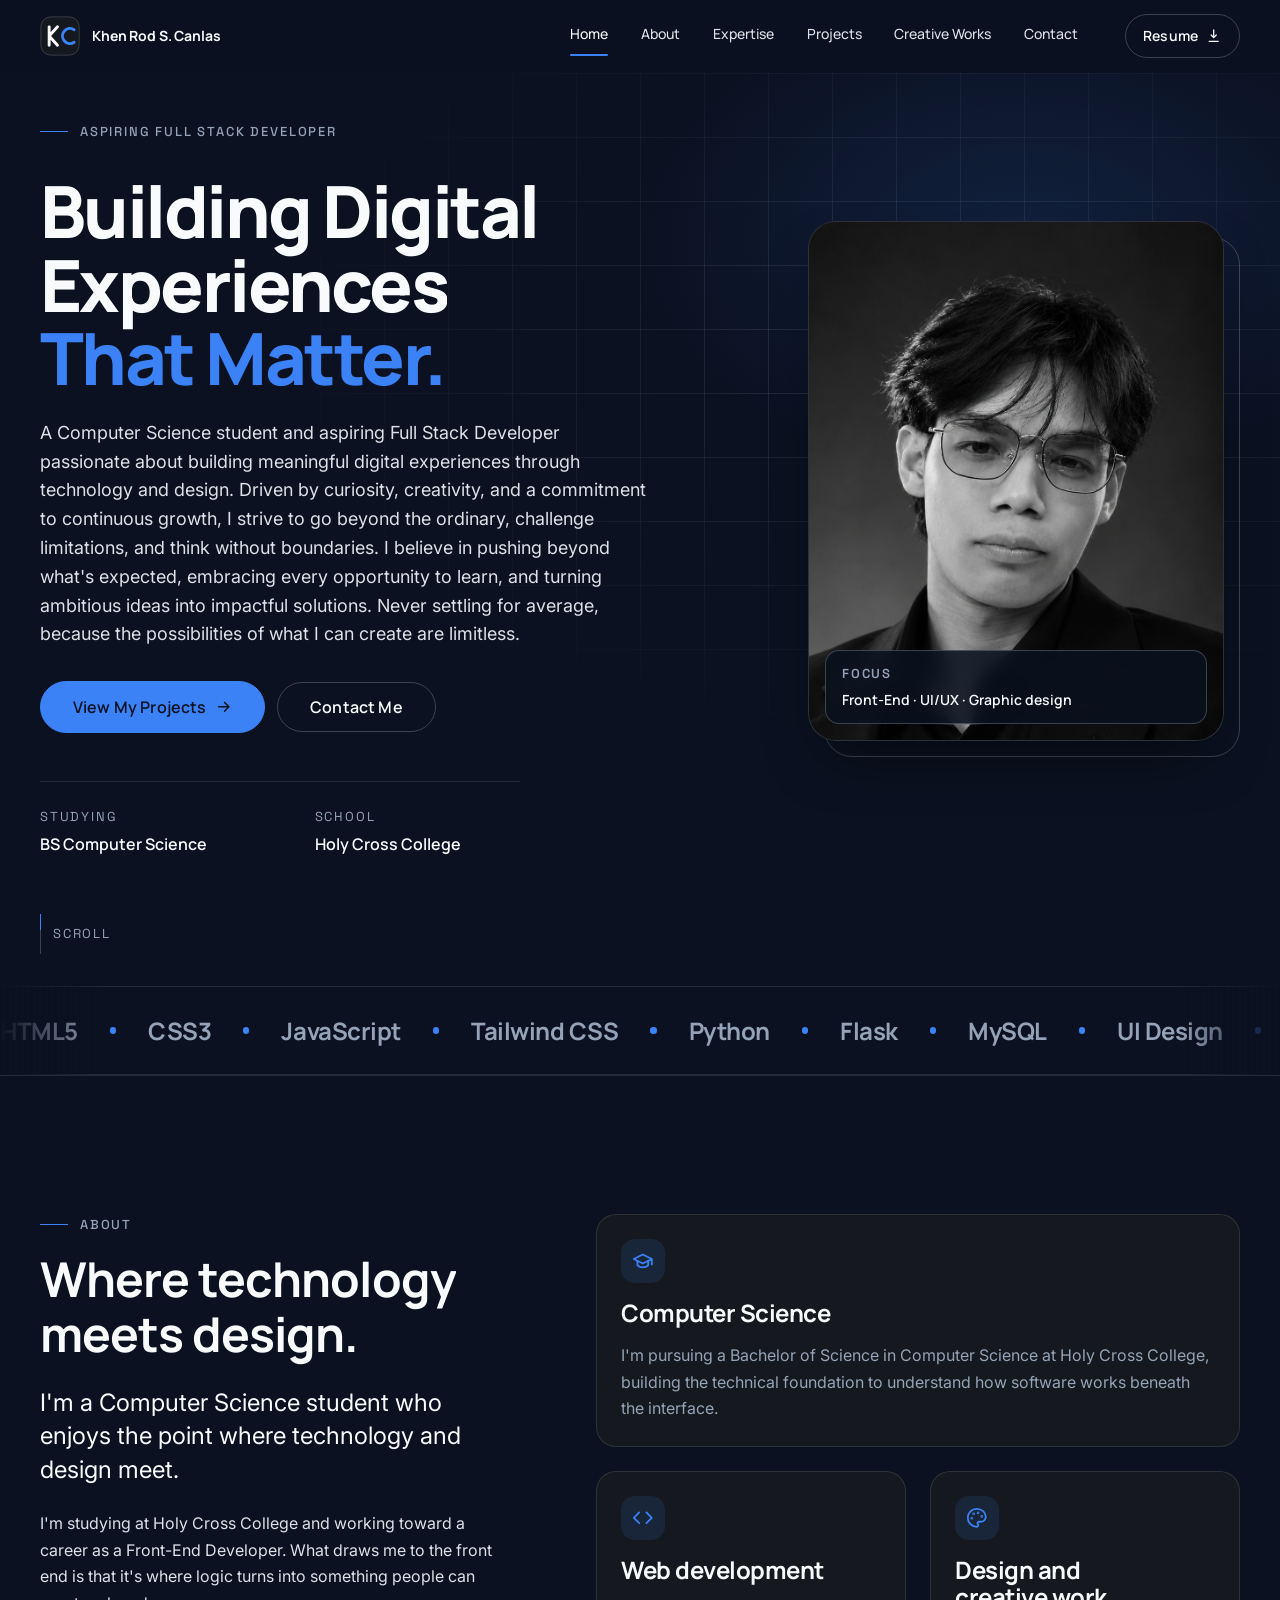
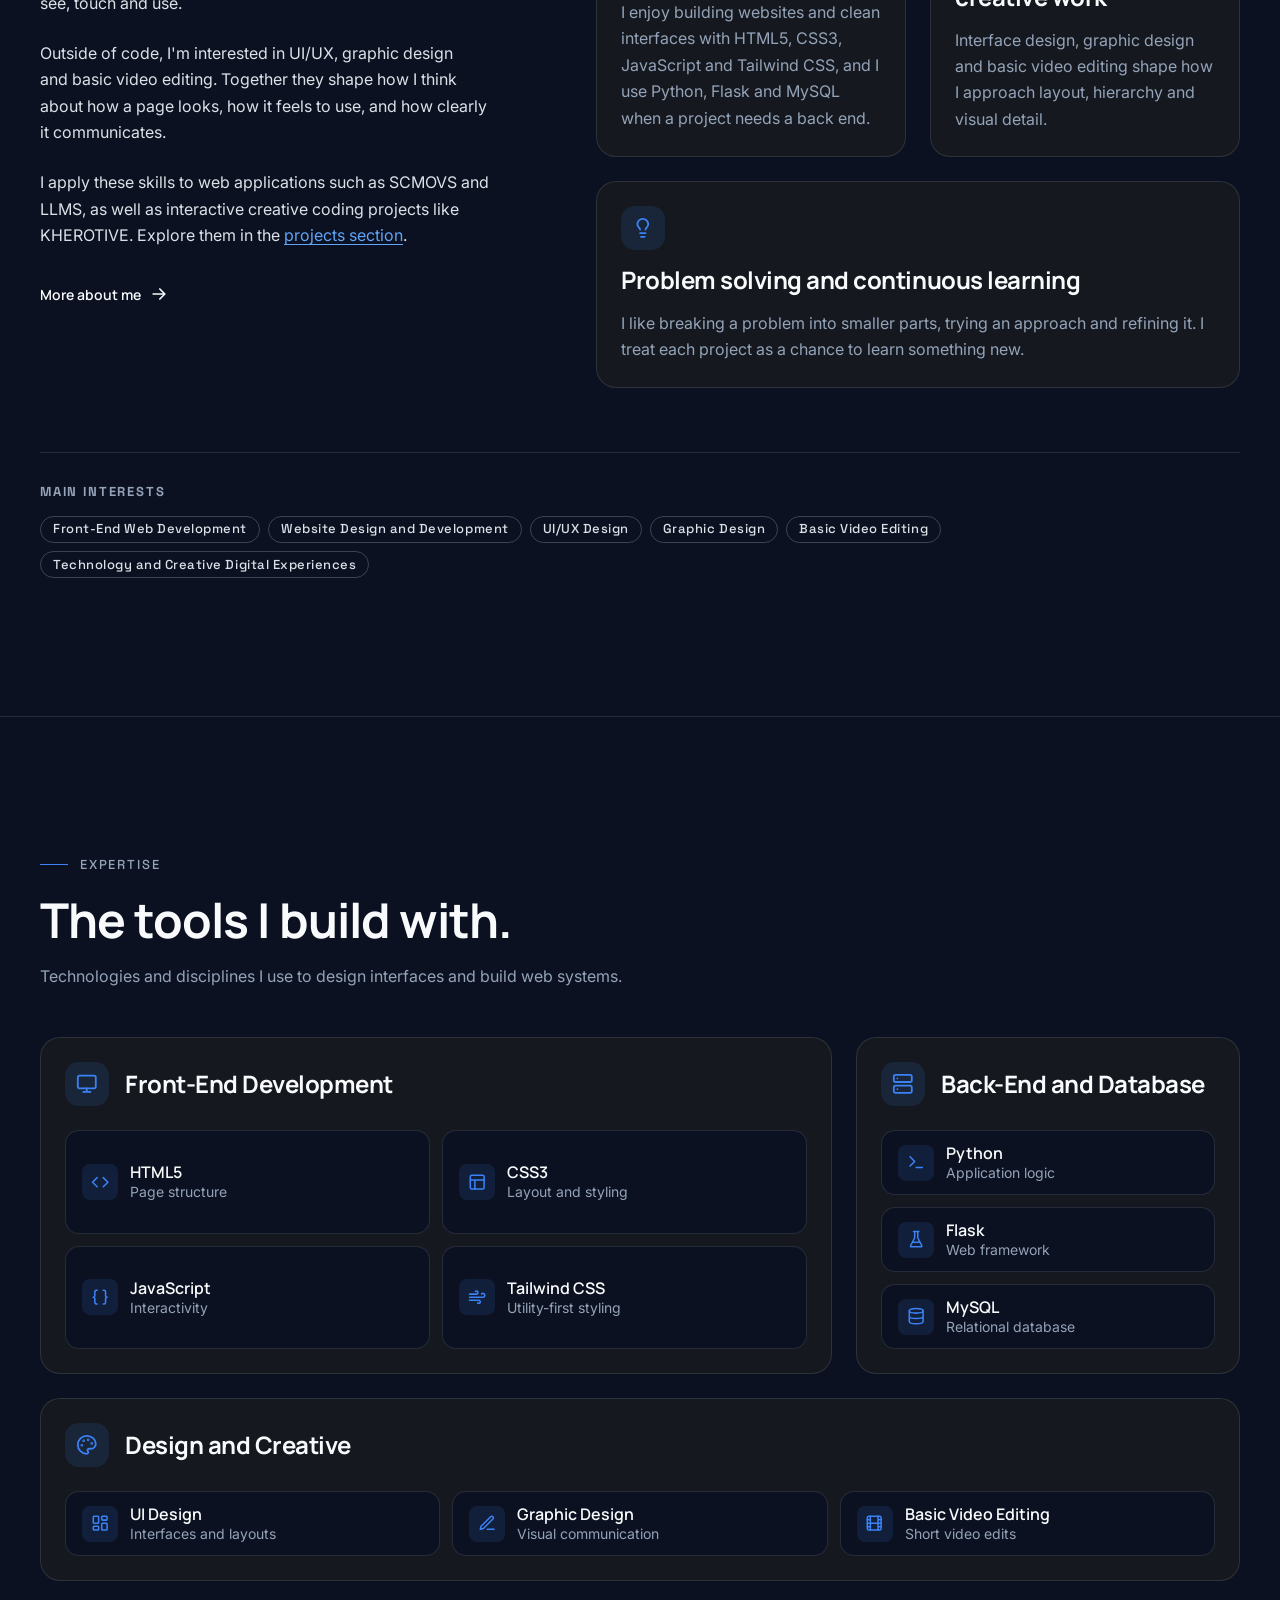
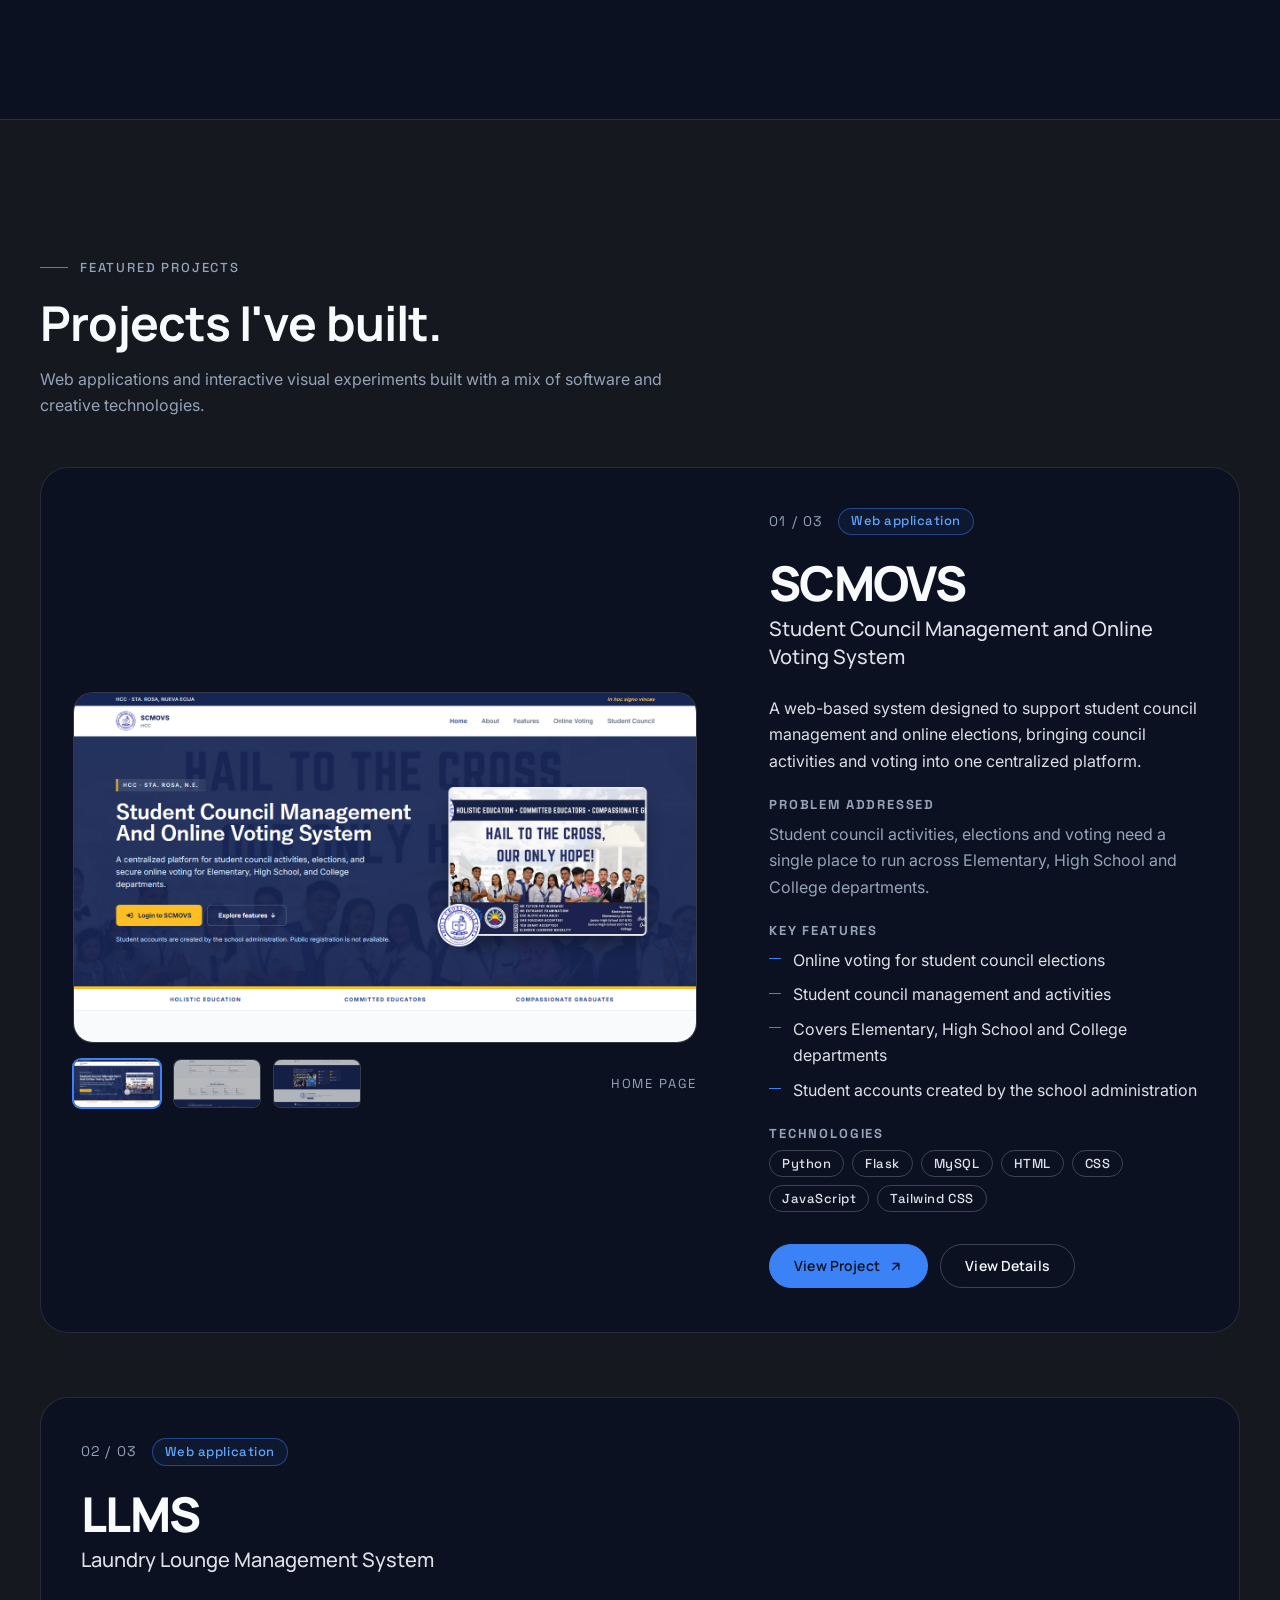
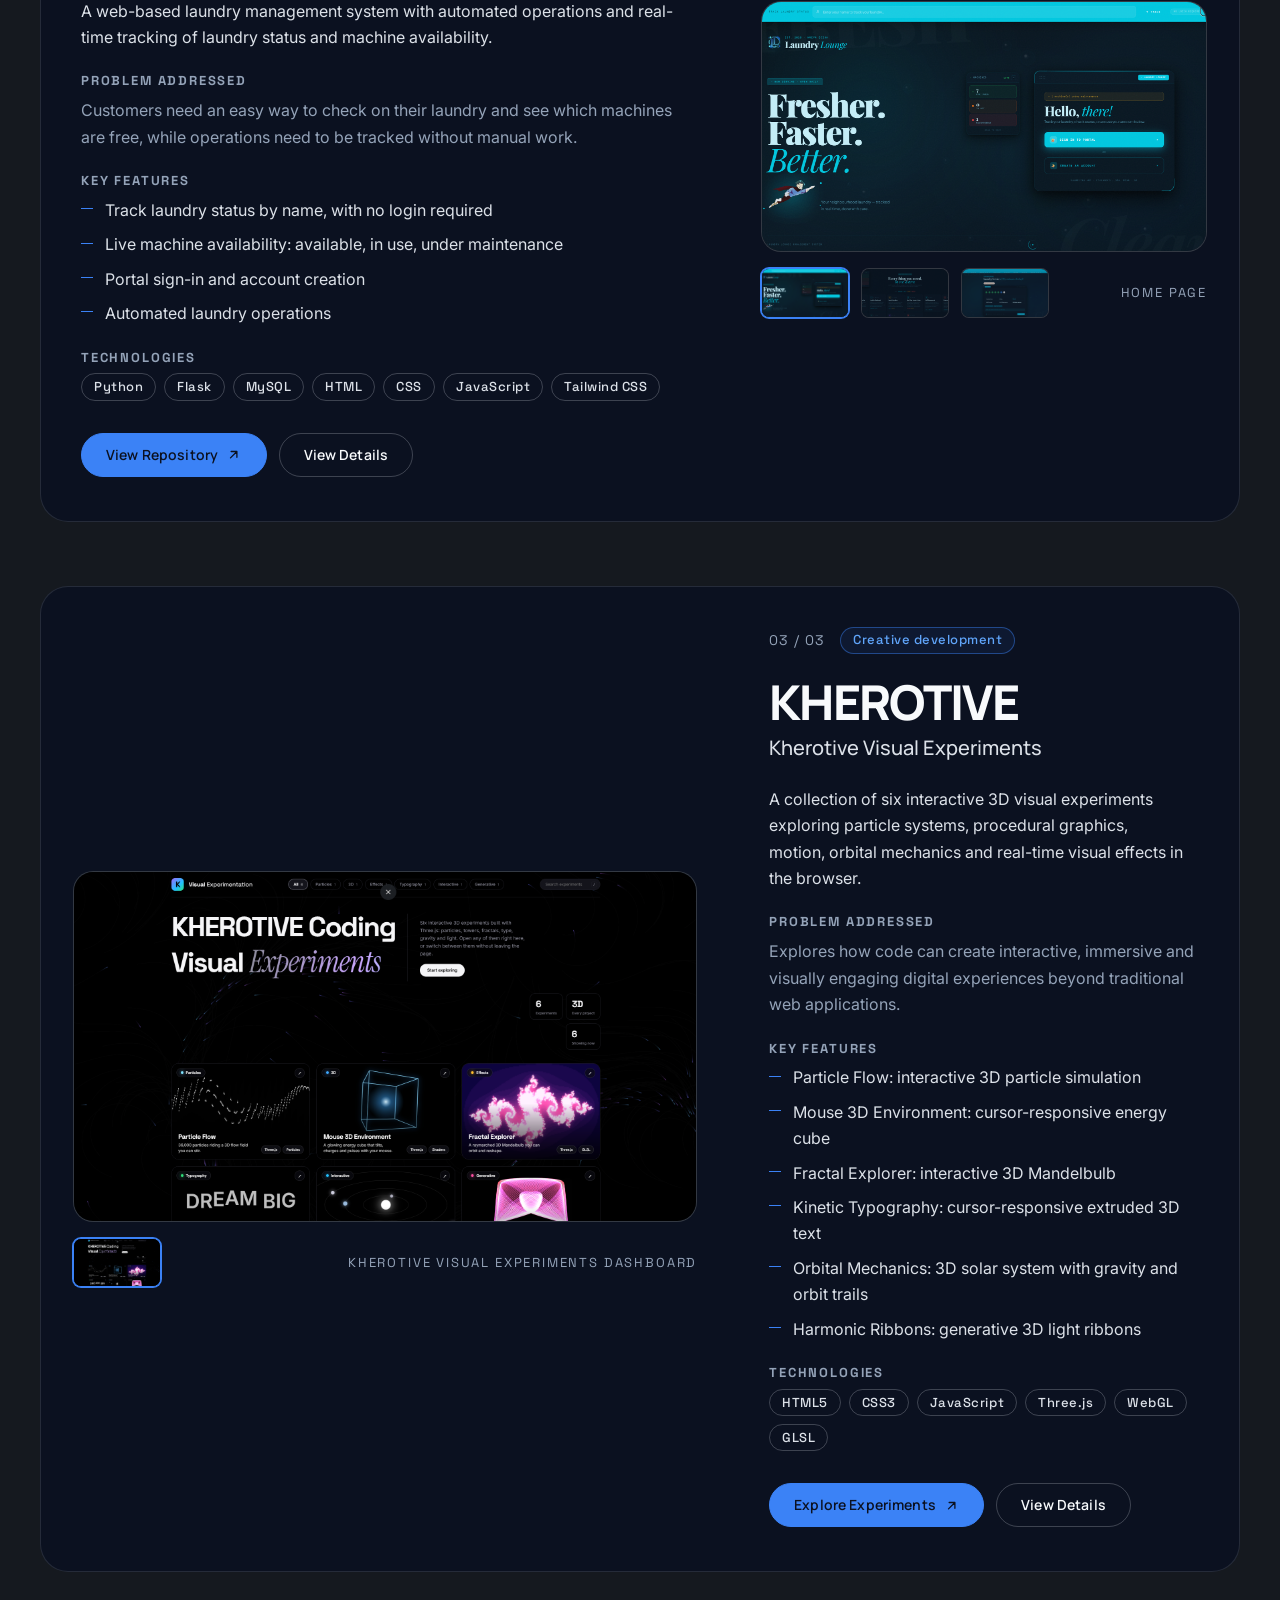
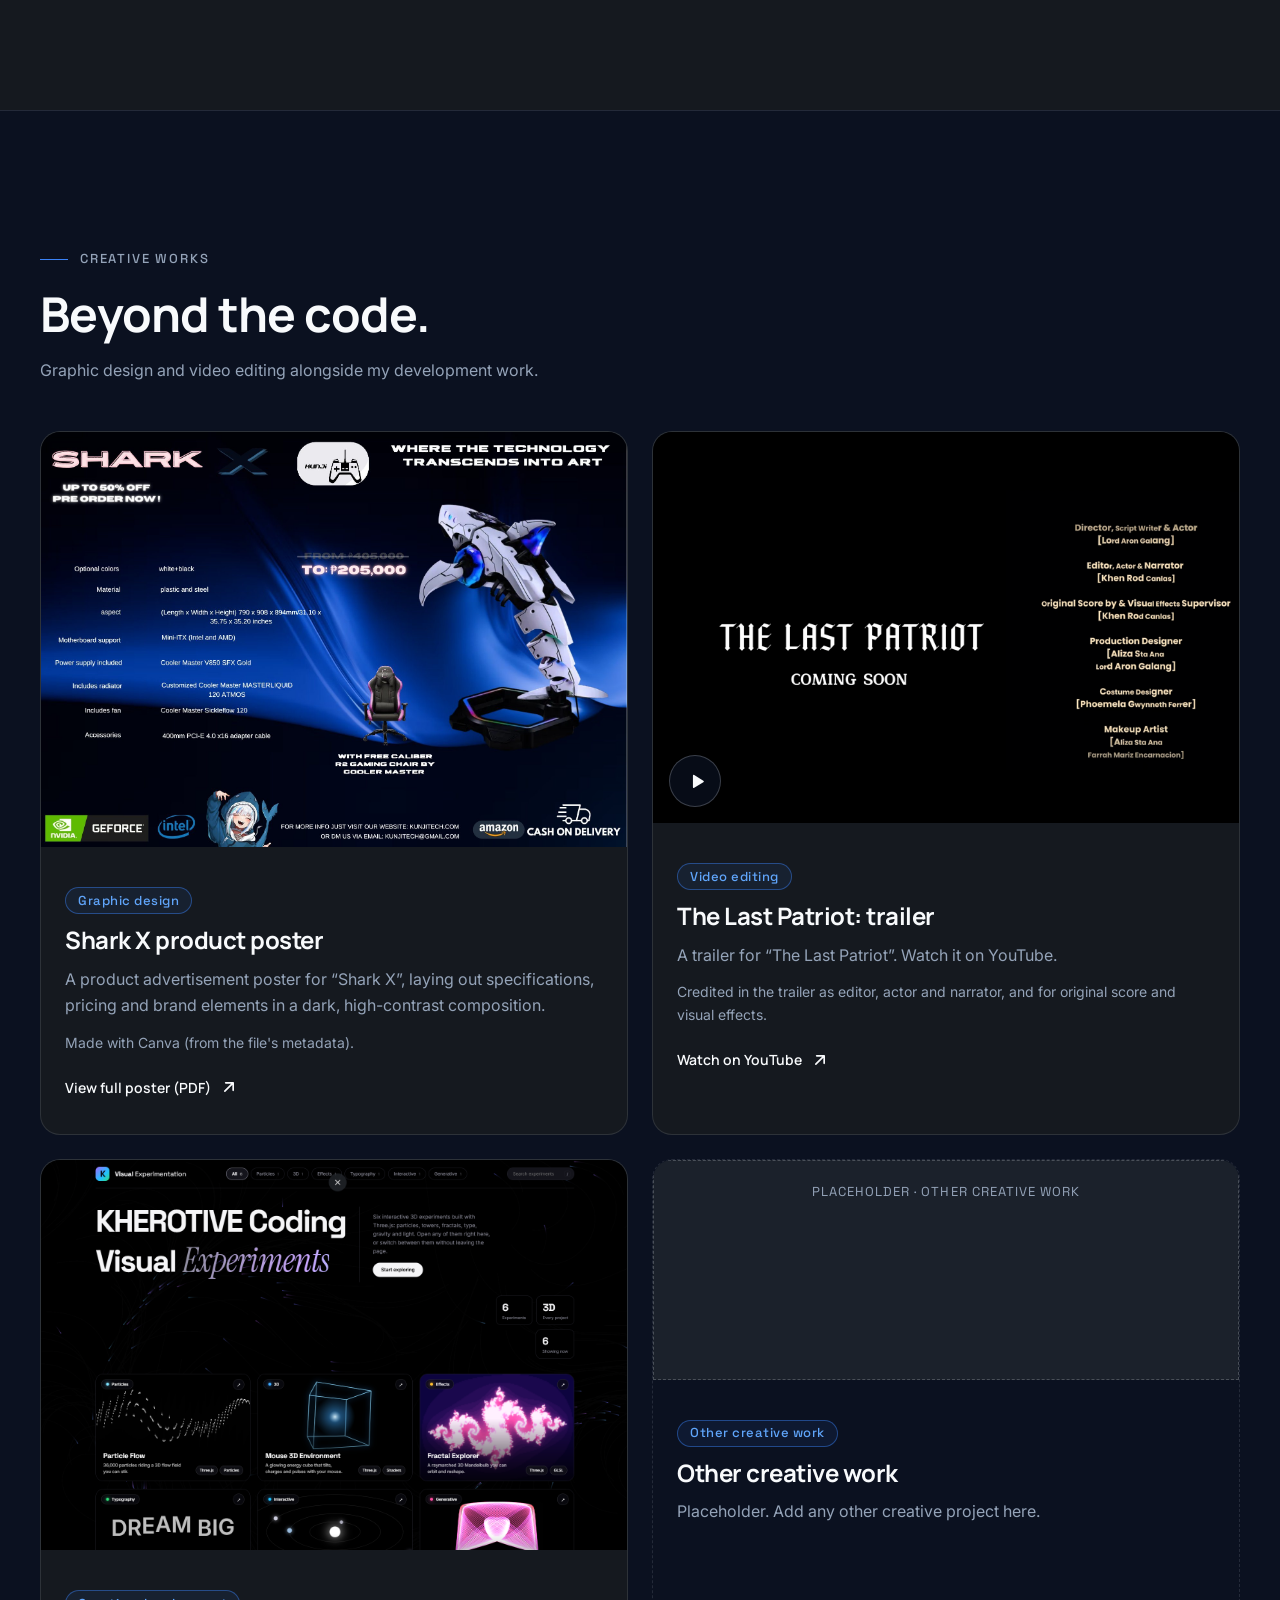
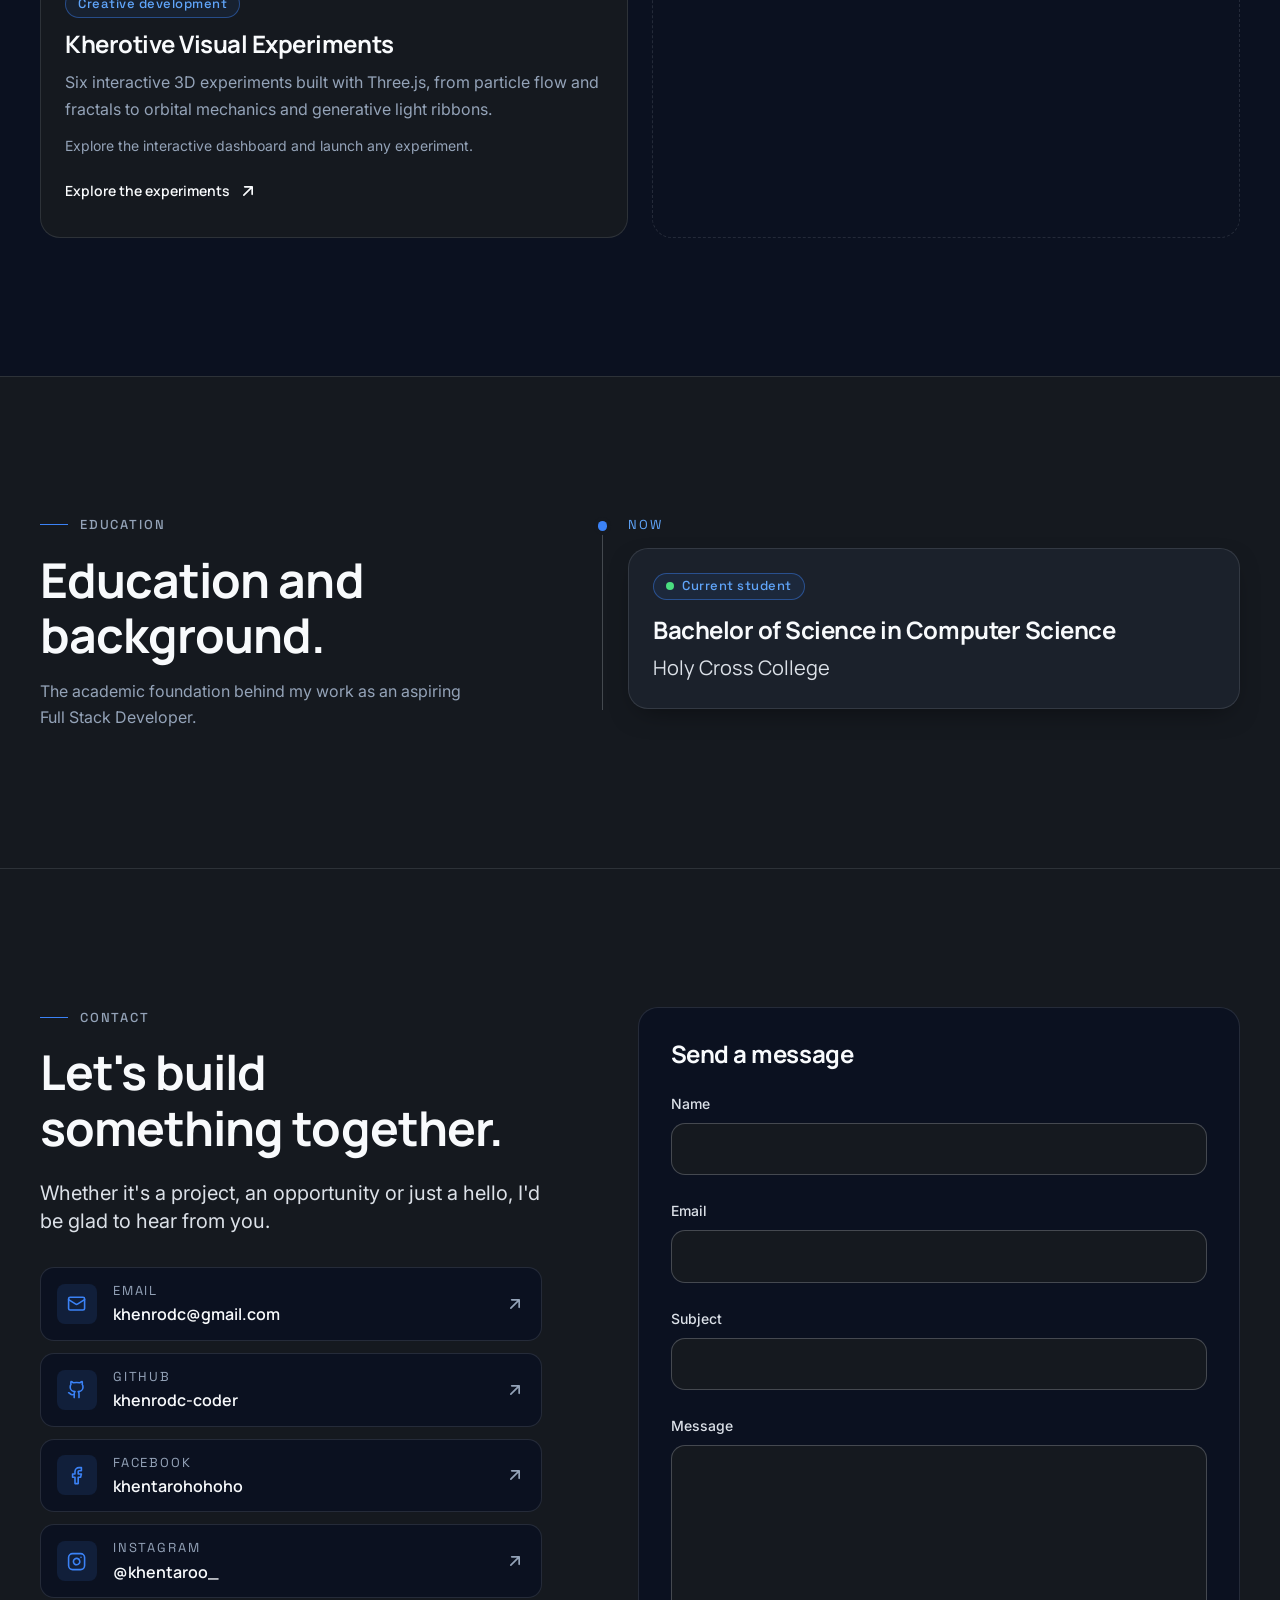
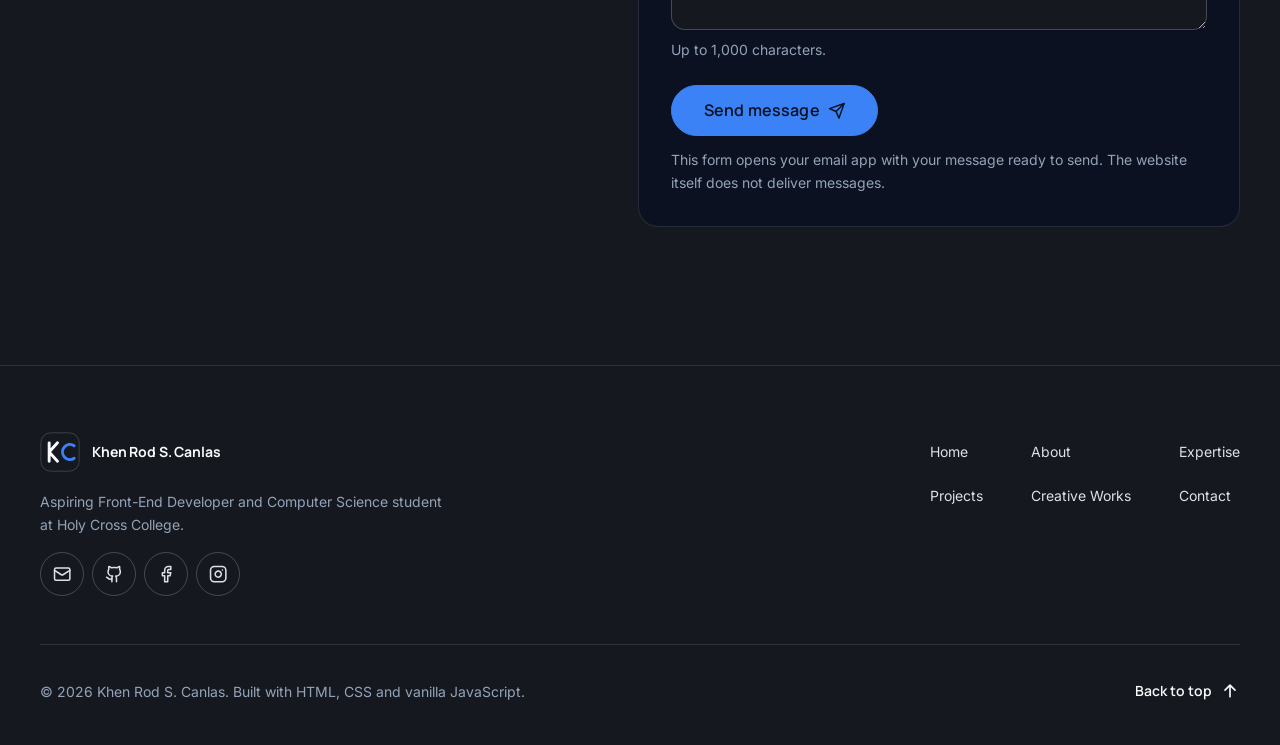
==== commit 8578ccc0: "Added New Project!" ====
--- a/index.html
+++ b/index.html
@@ -95,7 +95,7 @@
             <p class="lead about__lead">I'm a Computer Science student who enjoys the point where technology and design meet.</p>
             <p class="text-soft">I'm studying at Holy Cross College and working toward a career as a Front-End Developer. What draws me to the front end is that it's where logic turns into something people can see, touch and use.</p>
             <p class="text-soft">Outside of code, I'm interested in UI/UX, graphic design and basic video editing. Together they shape how I think about how a page looks, how it feels to use, and how clearly it communicates.</p>
-            <p class="text-soft">I've applied these skills to web-based systems such as SCMOVS and LLMS, which you can find in the <a href="#projects">projects section</a>.</p>
+            <p class="text-soft">I apply these skills to web applications such as SCMOVS and LLMS, as well as interactive creative coding projects like KHEROTIVE. Explore them in the <a href="#projects">projects section</a>.</p>
             <a class="link-arrow" href="pages/about.html">More about me
               <svg class="icon" viewBox="0 0 24 24" fill="none" stroke="currentColor" stroke-width="2" stroke-linecap="round" stroke-linejoin="round" aria-hidden="true"><path d="M5 12h14M13 6l6 6-6 6"/></svg>
             </a>
@@ -158,14 +158,14 @@
       <div class="container container--wide">
         <div class="section__head">
           <span class="eyebrow">Featured projects</span>
-          <h2 id="projects-title">Systems I've built.</h2>
-          <p class="text-muted">Two web-based systems built with Python, Flask and MySQL.</p>
+          <h2 id="projects-title">Projects I've built.</h2>
+          <p class="text-muted">Web applications and interactive visual experiments built with a mix of software and creative technologies.</p>
         </div>
 
         <!-- Rendered from js/data/projects.js by js/main.js -->
         <div class="projects" data-projects>
           <noscript>
-            <p class="text-soft"><strong>SCMOVS</strong> (Student Council Management and Online Voting System) and <strong>LLMS</strong> (Laundry Lounge Management System), both built with Python, Flask, MySQL, HTML, CSS, JavaScript and Tailwind CSS. <a href="pages/projects.html">See project details</a>.</p>
+            <p class="text-soft"><strong>SCMOVS</strong>, <strong>LLMS</strong> and <strong>KHEROTIVE</strong>, spanning web applications and interactive 3D visual experiments. <a href="pages/projects.html">See project details</a>.</p>
           </noscript>
         </div>
       </div>
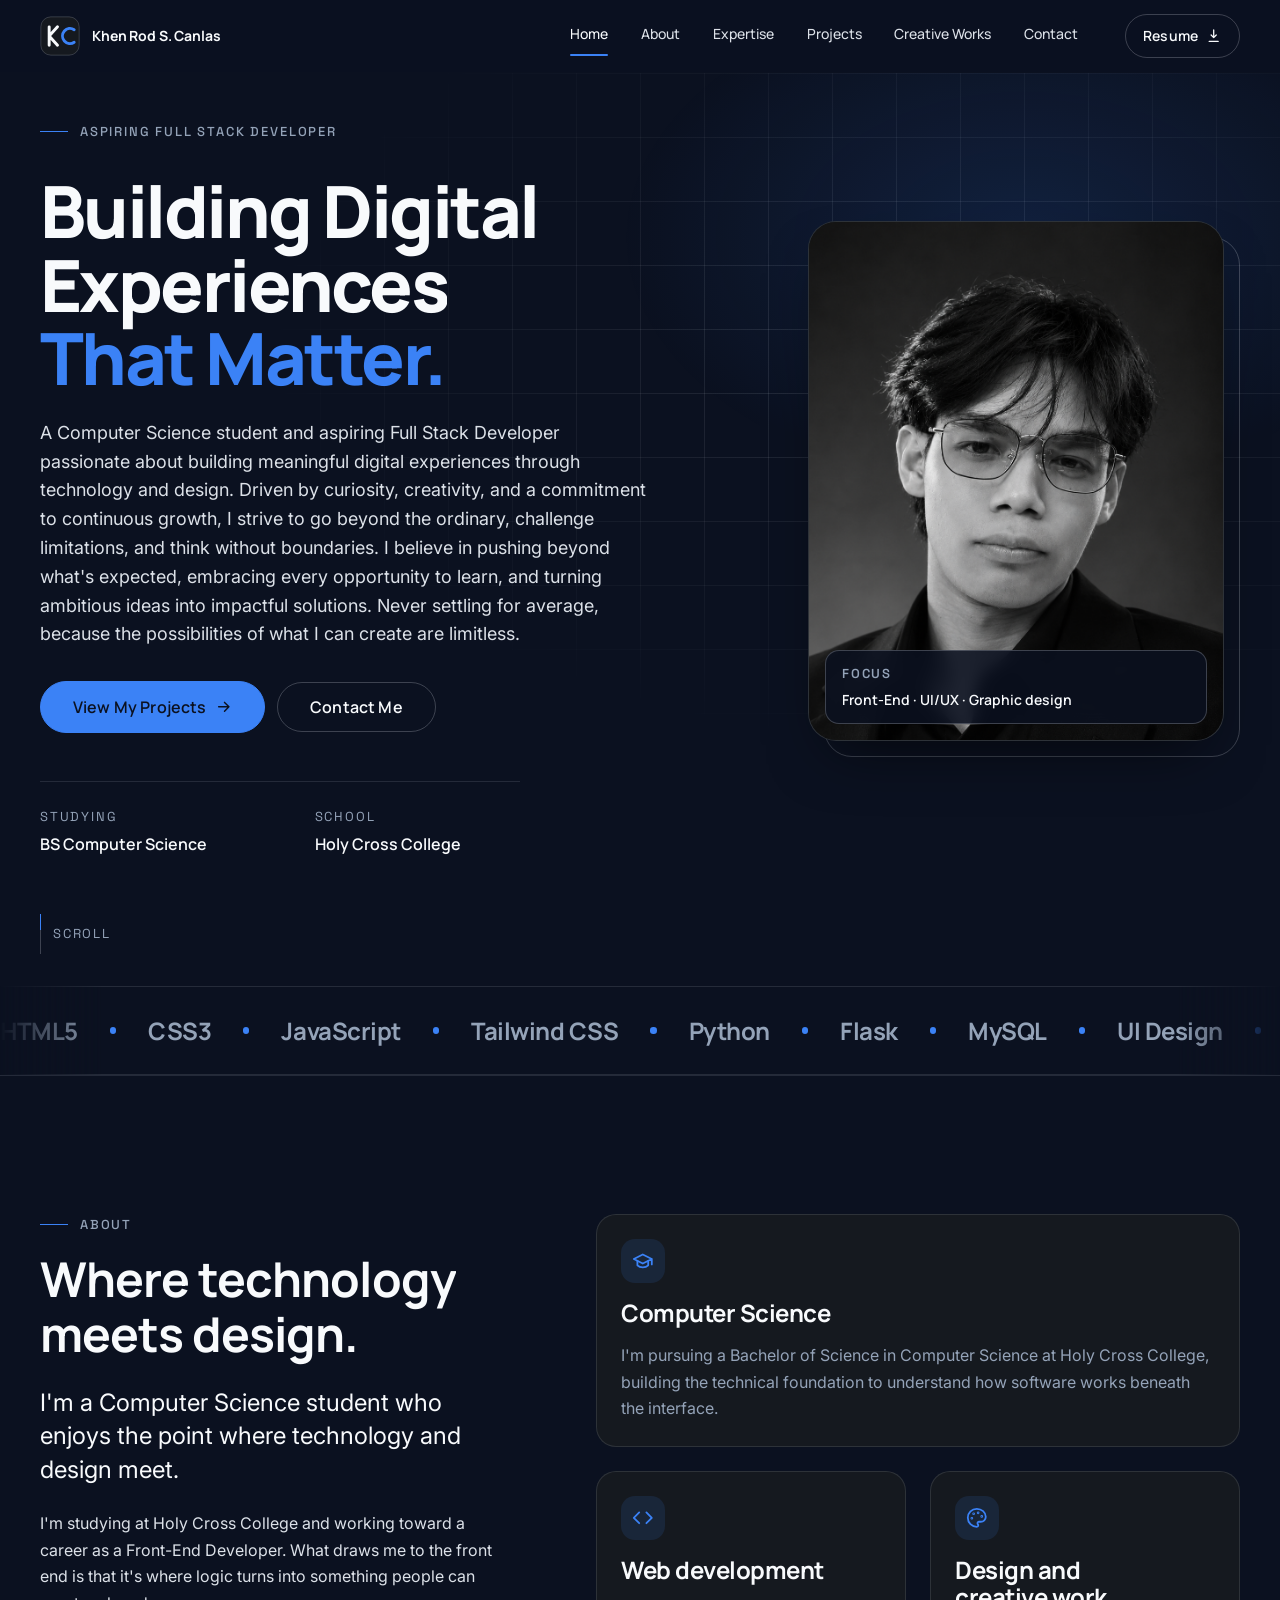
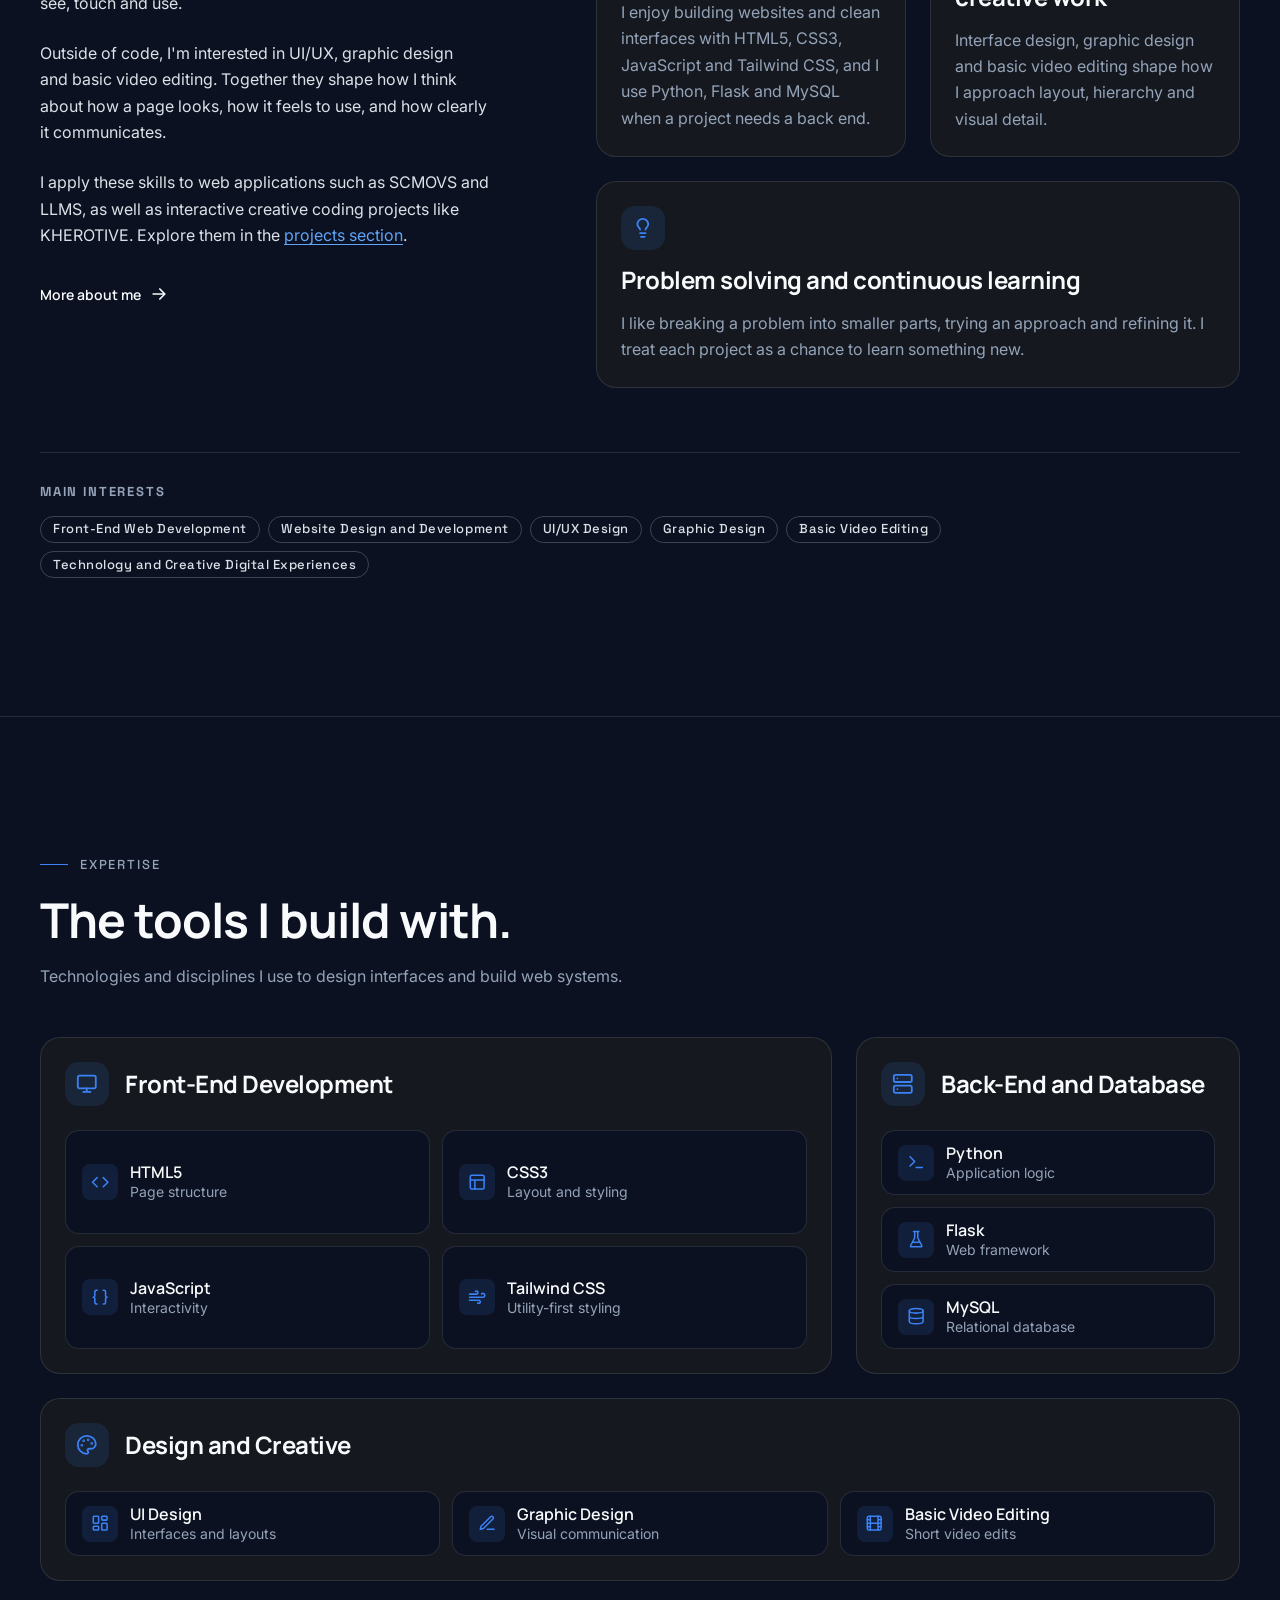
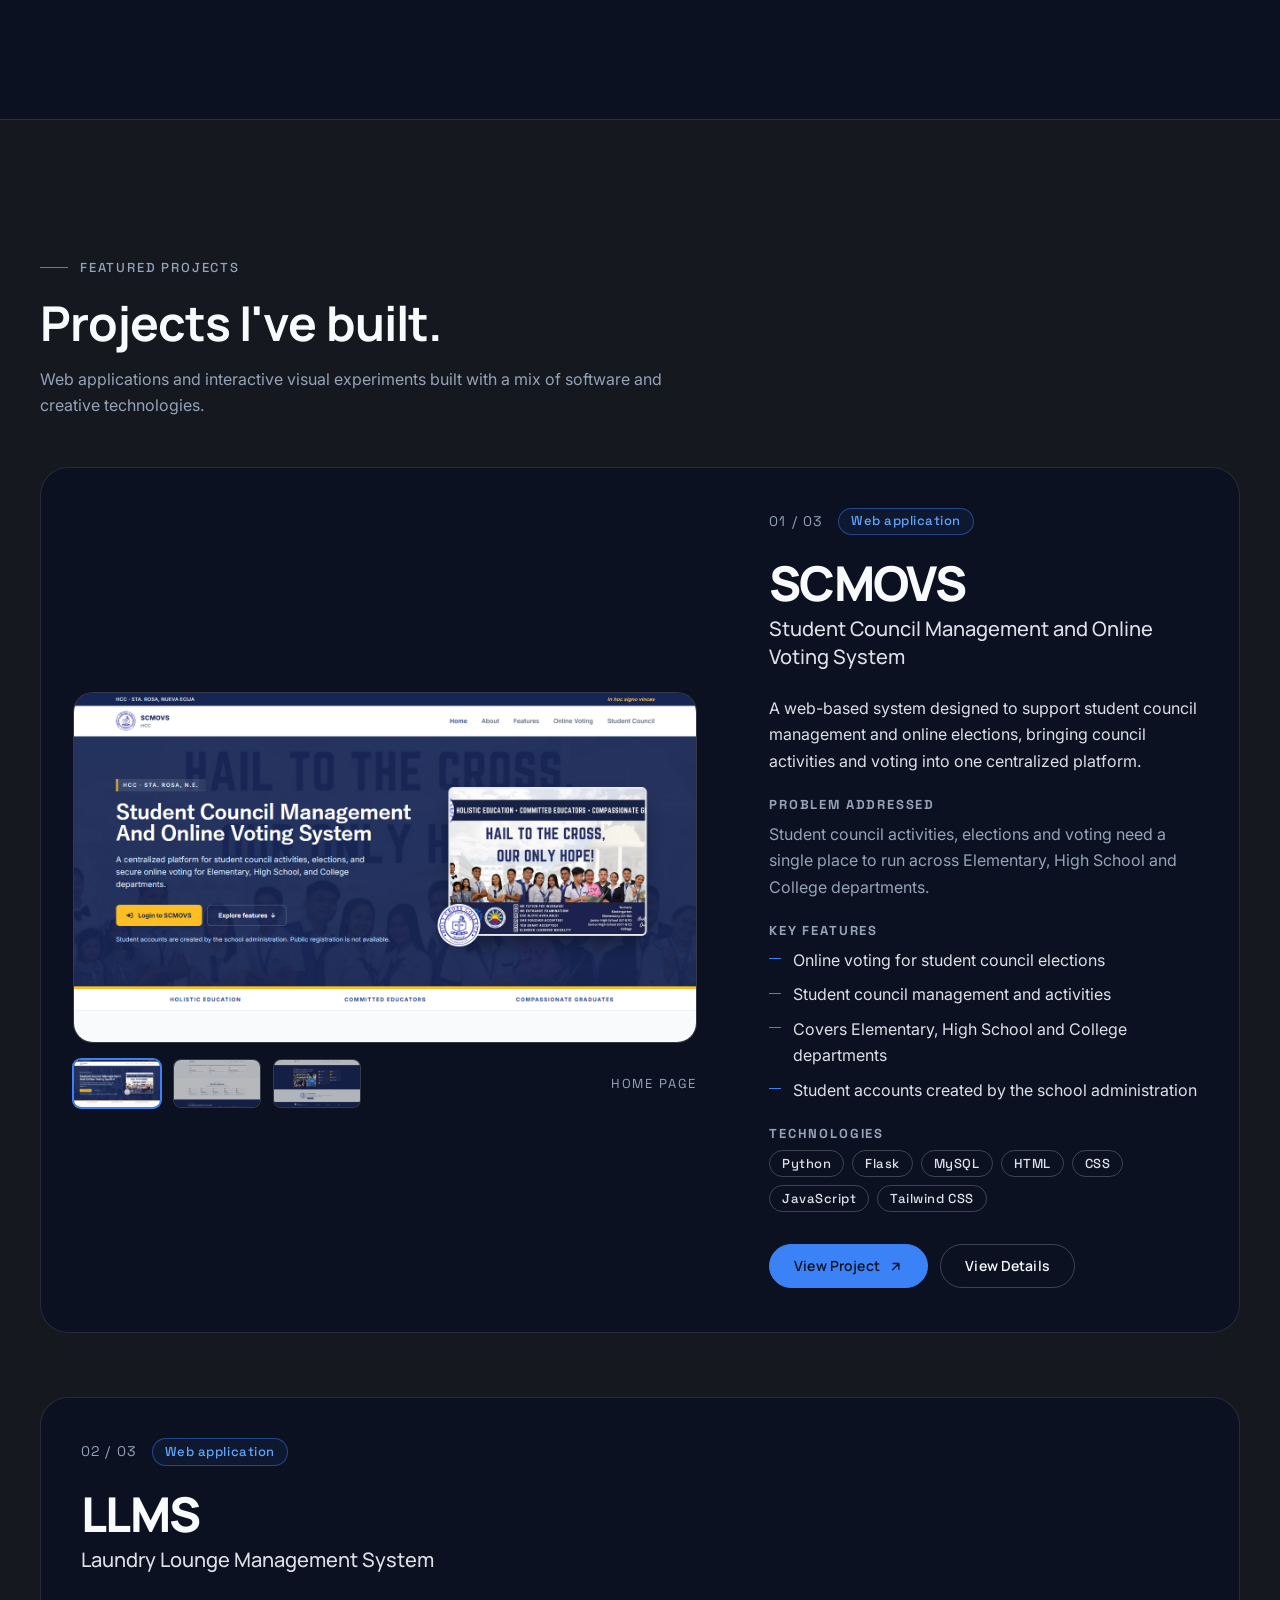
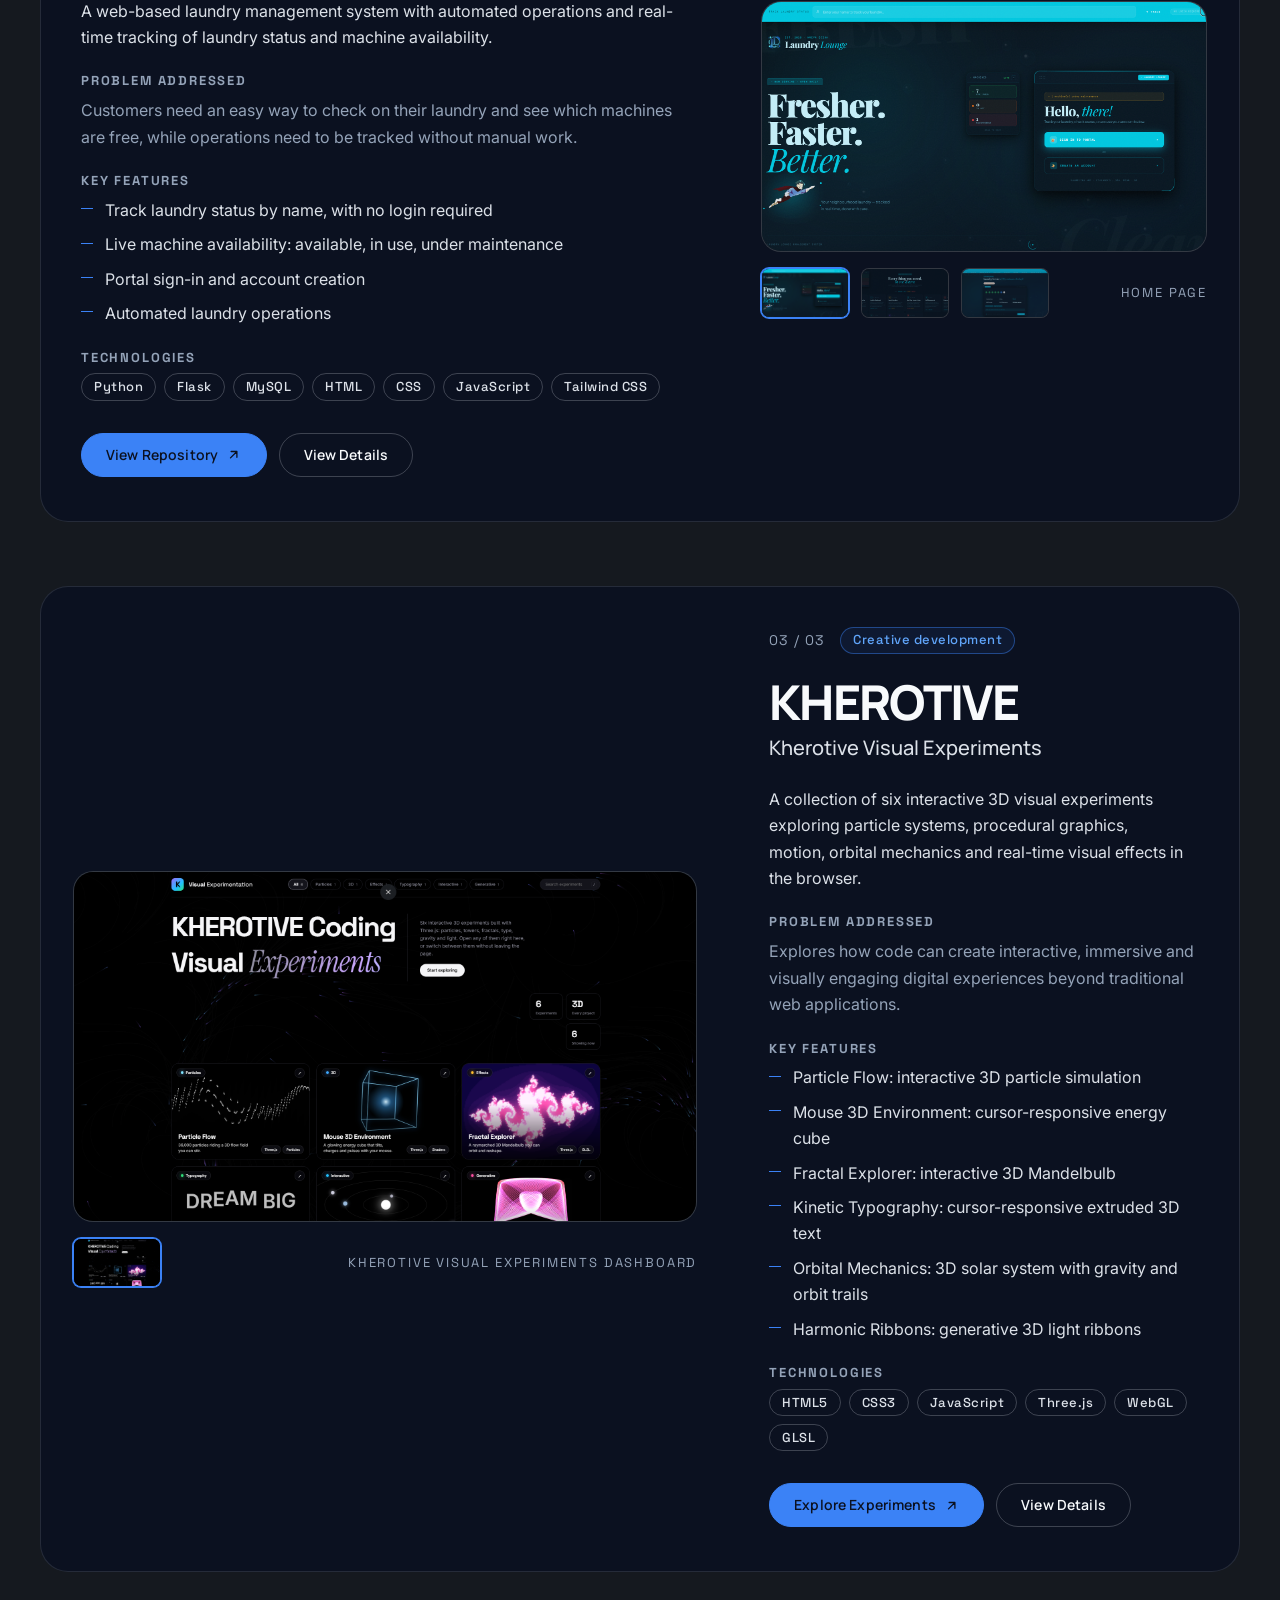
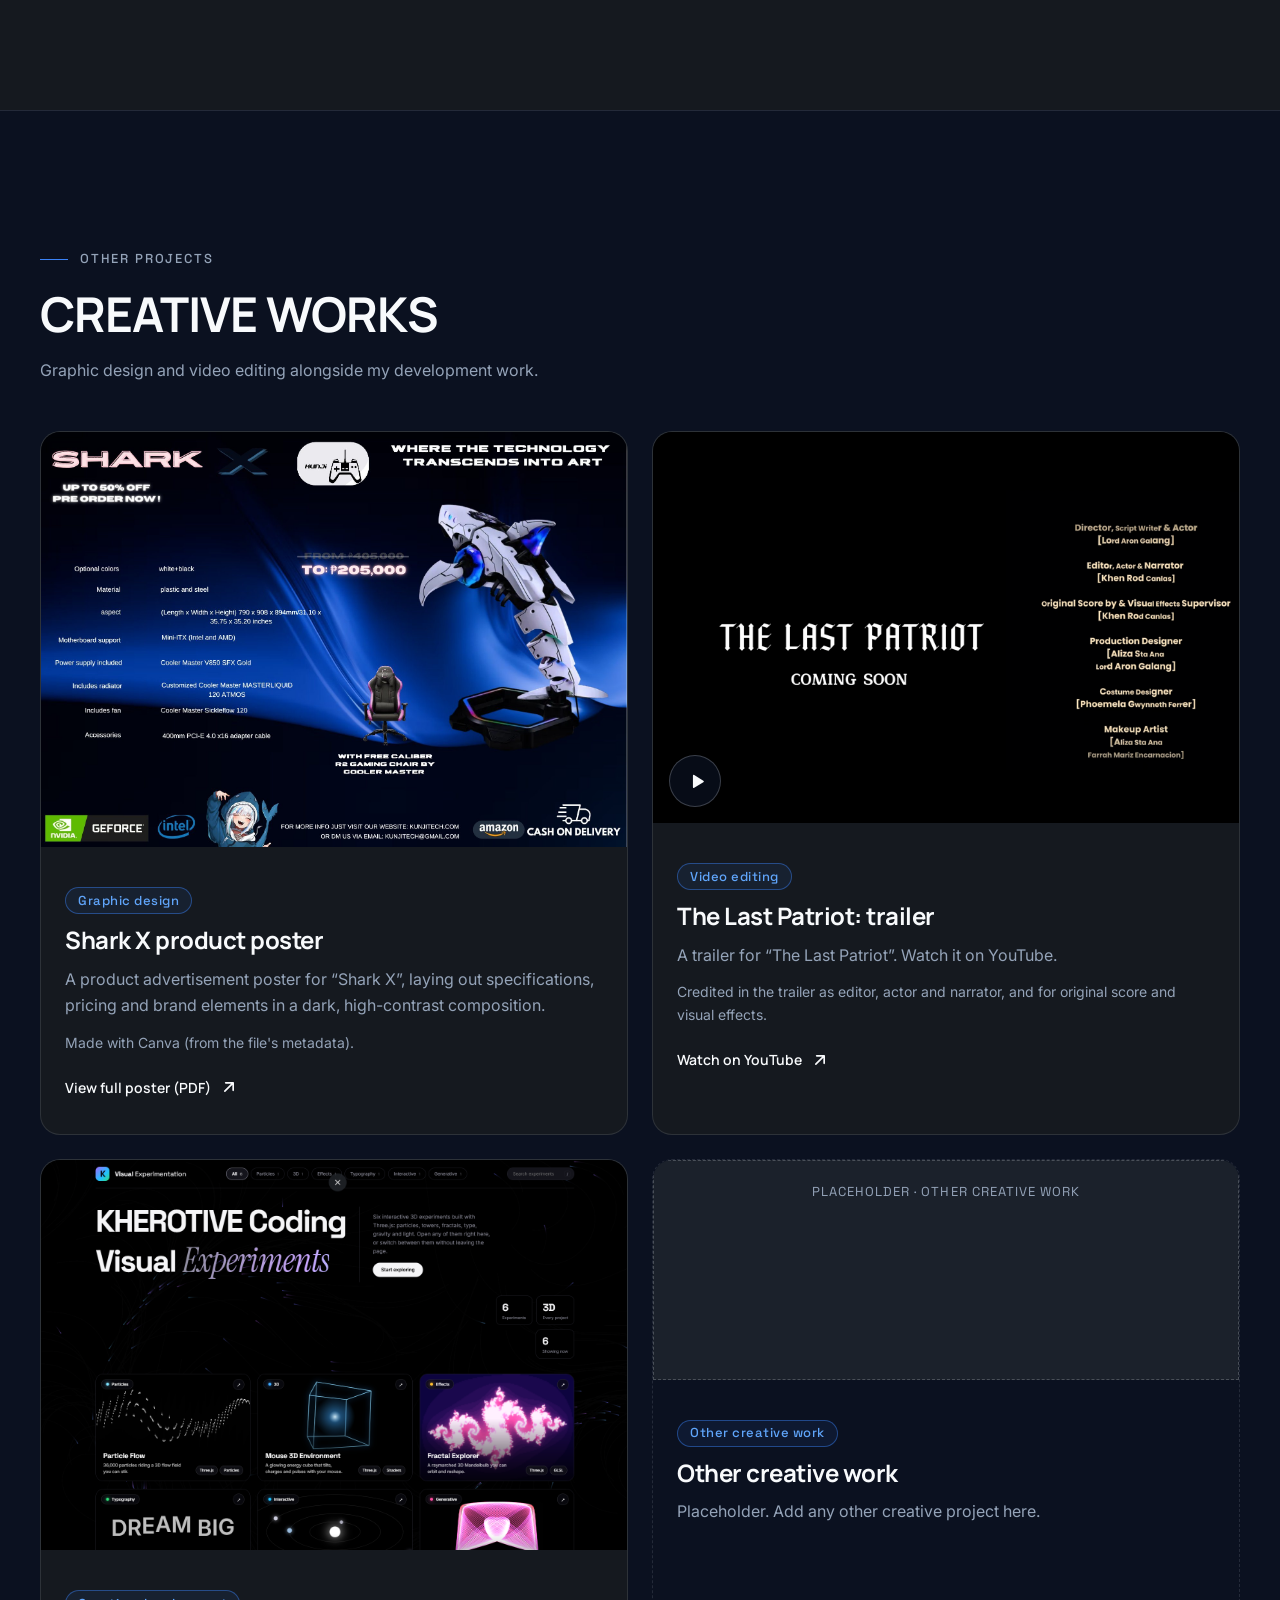
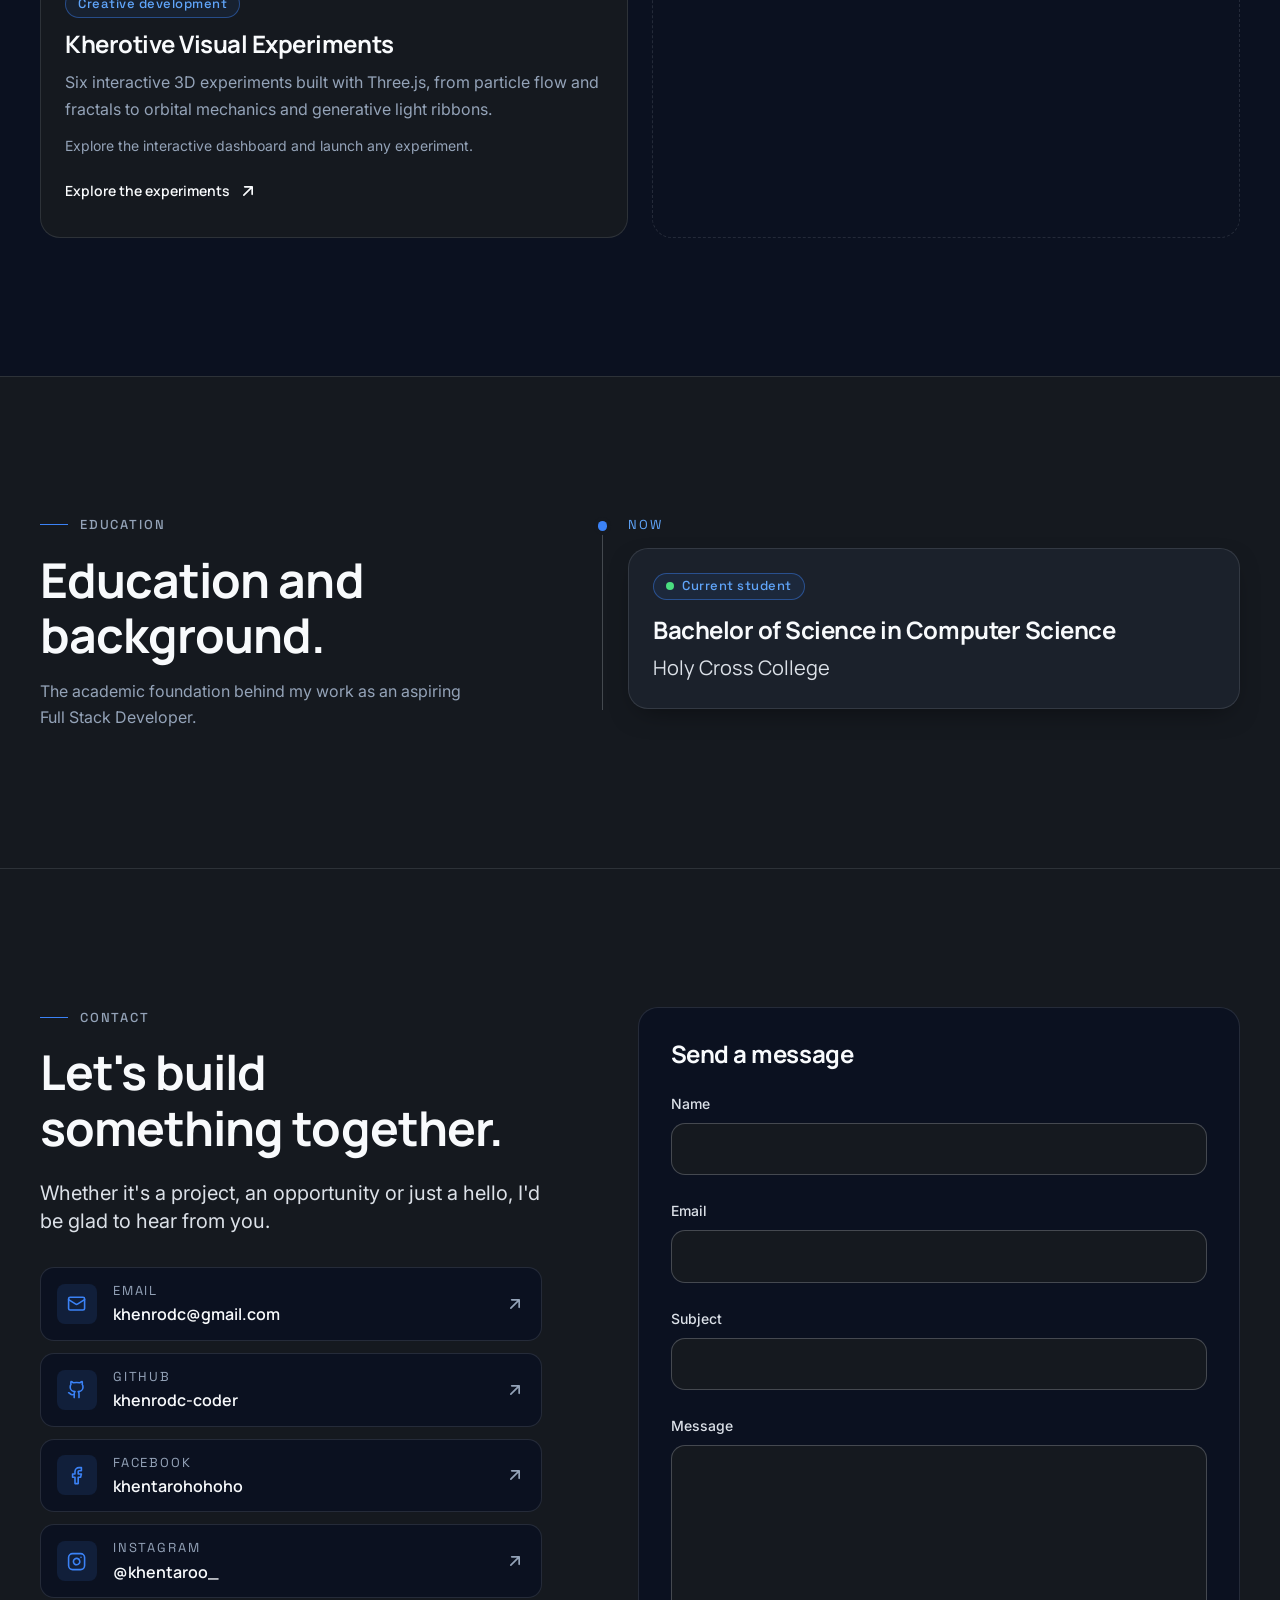
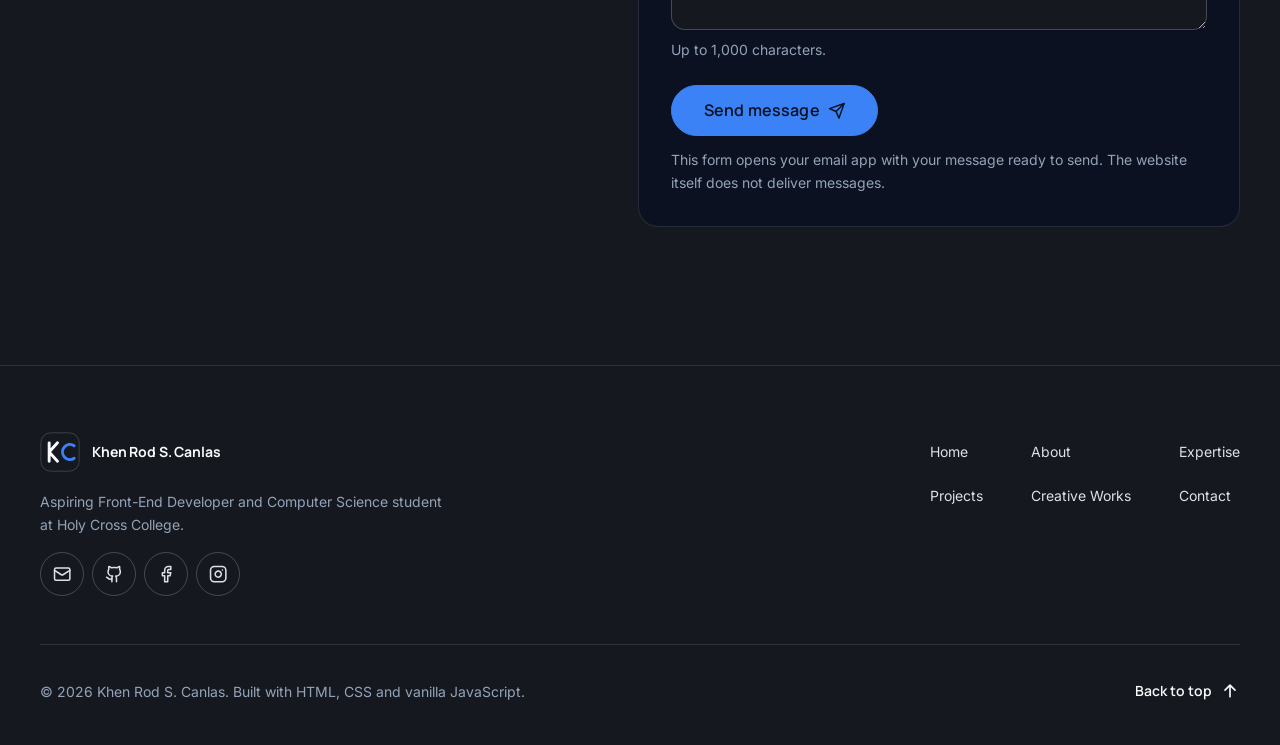
==== commit 6008211e: "update URL for SCMOVS" ====
--- a/index.html
+++ b/index.html
@@ -173,8 +173,8 @@
     <section class="section section--bordered" id="creative-works" aria-labelledby="creative-title">
       <div class="container container--wide">
         <div class="section__head">
-          <span class="eyebrow">Creative works</span>
-          <h2 id="creative-title">Beyond the code.</h2>
+          <span class="eyebrow">Other Projects</span>
+          <h2 id="creative-title">CREATIVE WORKS</h2>
           <p class="text-muted">Graphic design and video editing alongside my development work.</p>
         </div>
 
